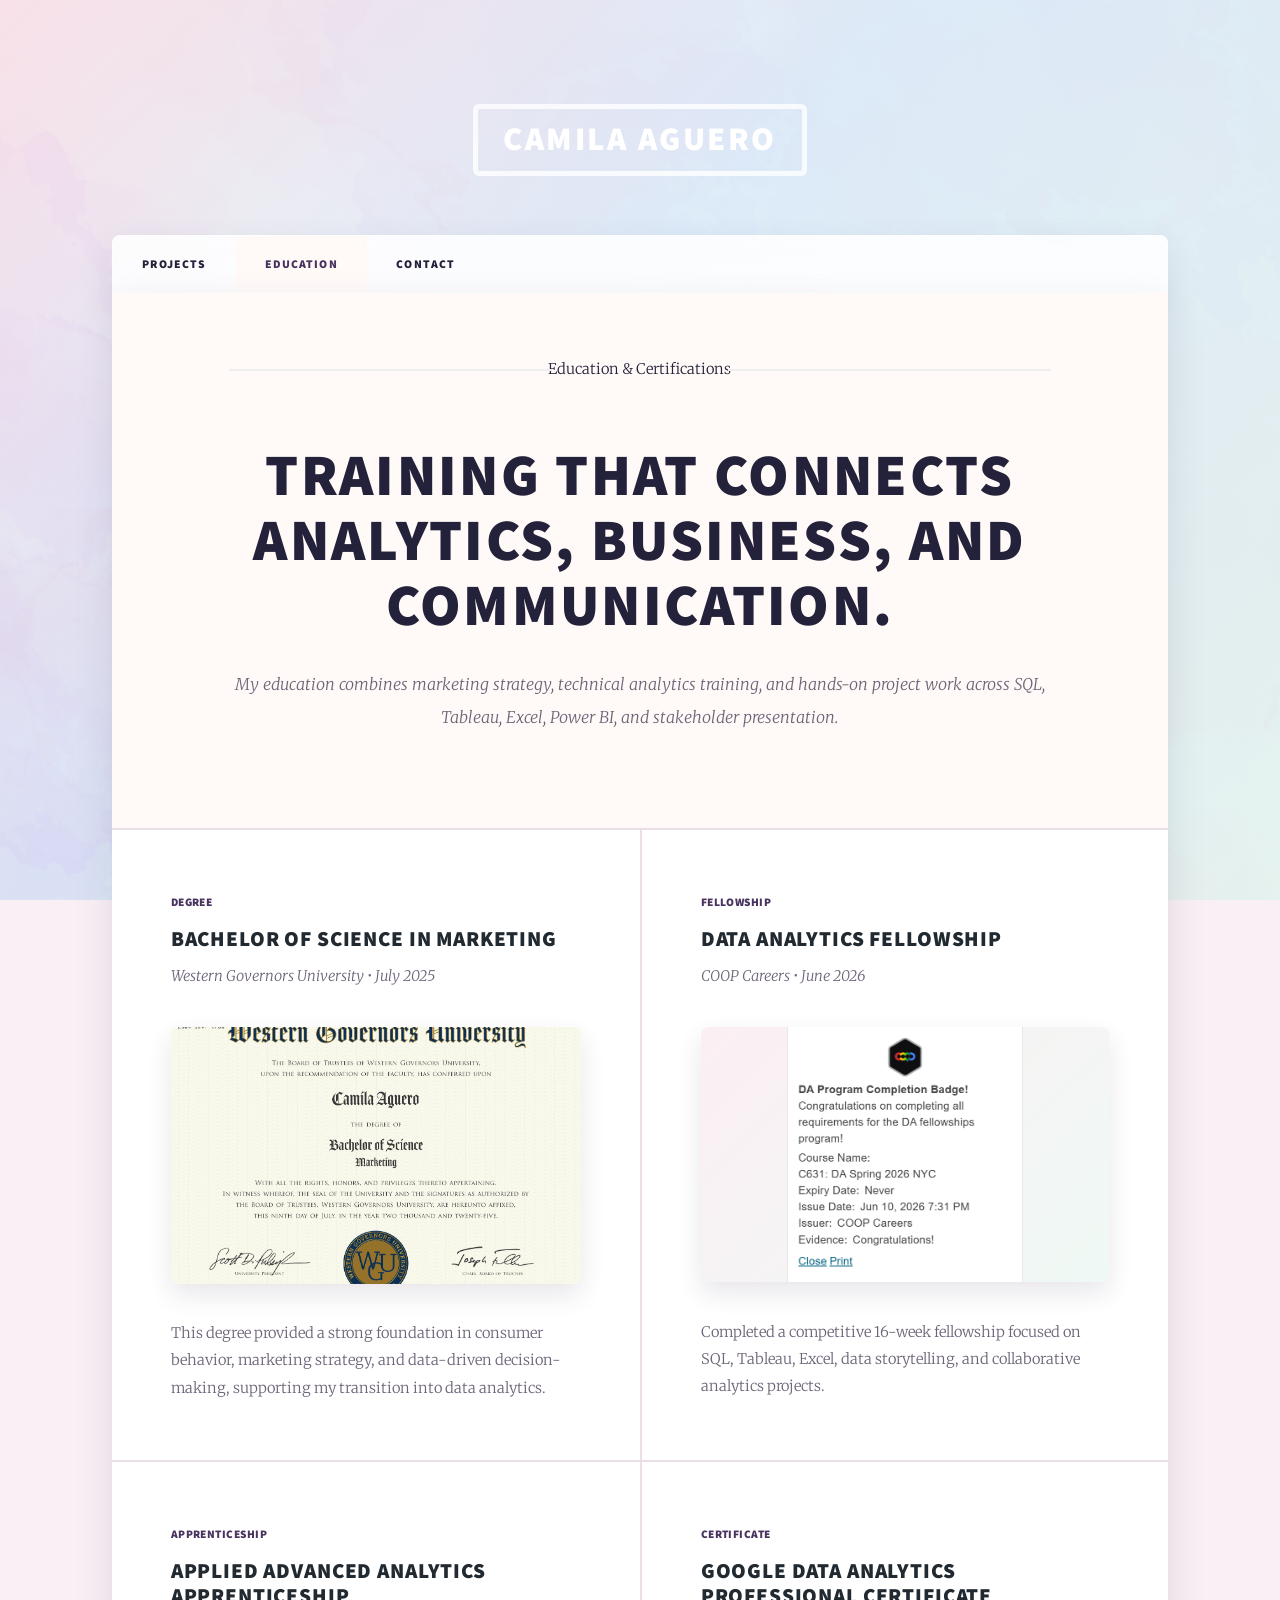
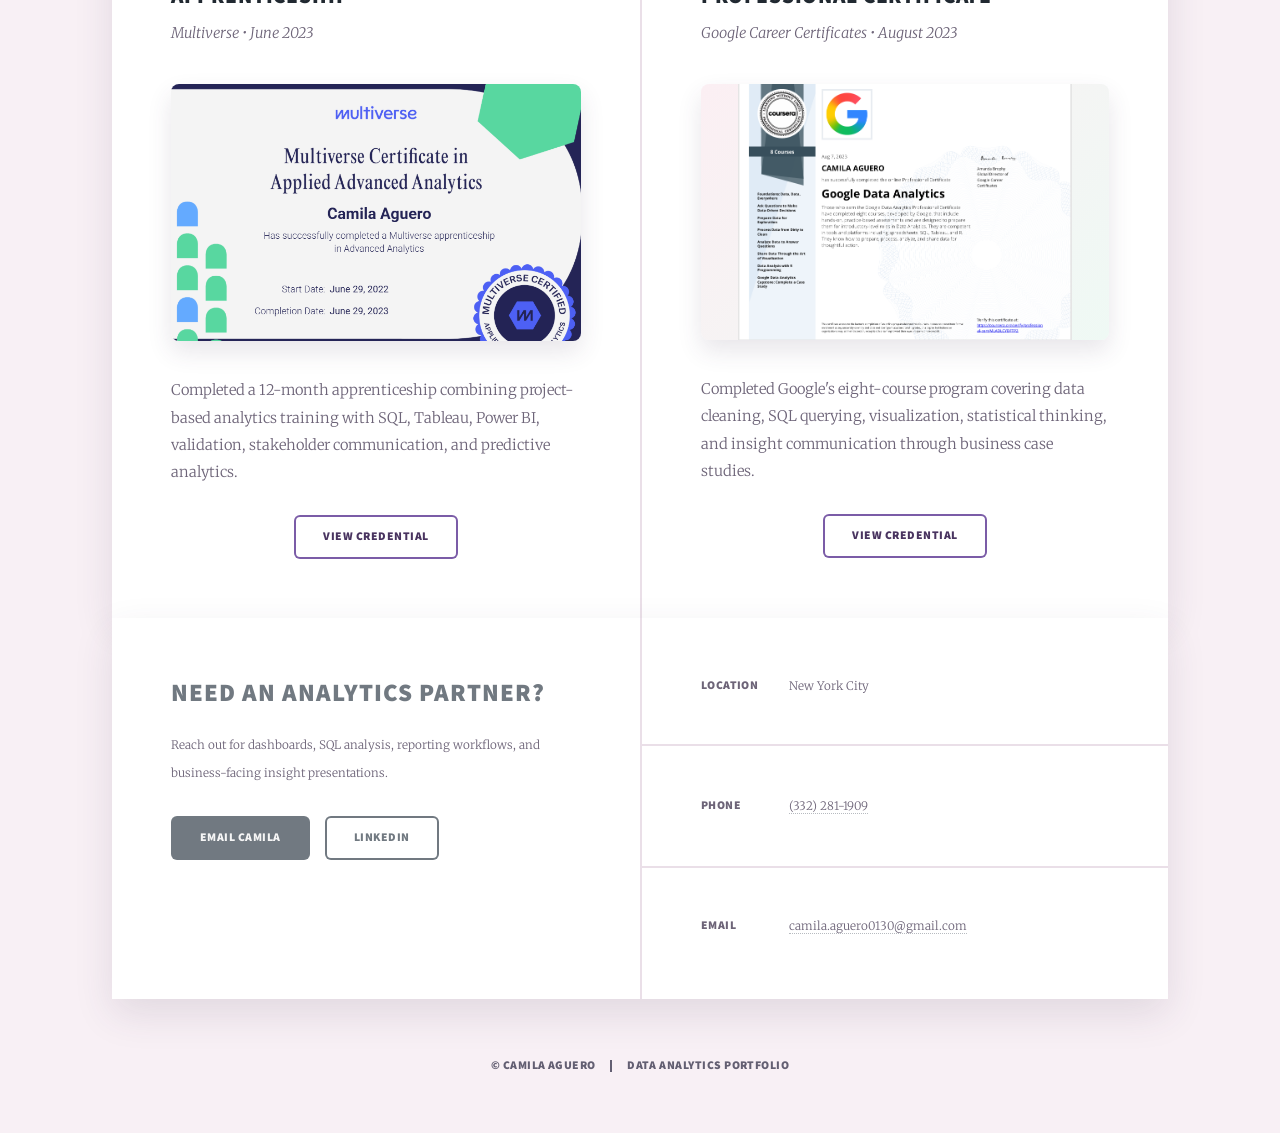
==== generic.html @ e8e60dbd "Add files via upload" ====
<!DOCTYPE HTML>
<html lang="en">
<head>
	<title>Education & Certifications | Camila Aguero</title>
	<meta charset="utf-8" />
	<meta name="viewport" content="width=device-width, initial-scale=1, user-scalable=no" />
	<meta name="description" content="Education, fellowships, apprenticeships, and analytics certifications for Camila Aguero." />
	<link rel="stylesheet" href="assets/css/main.css" />
	<link rel="stylesheet" href="assets/css/brand.css?v=4" />
	<noscript><link rel="stylesheet" href="assets/css/noscript.css" /></noscript>
</head>
<body class="is-preload">
	<div id="wrapper">
		<header id="header">
			<a href="index.html" class="logo">Camila Aguero</a>
		</header>

		<nav id="nav">
			<ul class="links">
				<li><a href="index.html">Projects</a></li>
				
				<li class="active"><a href="generic.html">Education</a></li>
				<li><a href="#contact" class="scrolly">Contact</a></li>
			</ul>
		</nav>

		<div id="main">
			<section class="brand-section education-intro">
				<header class="major">
					<span class="date">Education & Certifications</span>
					<h1>Training that connects analytics, business, and communication.</h1>
					<p>My education combines marketing strategy, technical analytics training, and hands-on project work across SQL, Tableau, Excel, Power BI, and stakeholder presentation.</p>
				</header>
			</section>

			<section class="posts credential-grid">
				<article>
					<header>
						<span class="project-type">Degree</span>
						<h2>Bachelor of Science in Marketing</h2>
						<p>Western Governors University • July 2025</p>
					</header>
					<a class="image fit"><img src="images/Bachelor.png" alt="Bachelor of Science in Marketing credential preview" /></a>
					<p>This degree provided a strong foundation in consumer behavior, marketing strategy, and data-driven decision-making, supporting my transition into data analytics.</p>
				</article>
				<article class="credential-full-image">
					<header>
						<span class="project-type">Fellowship</span>
						<h2>Data Analytics Fellowship</h2>
						<p>COOP Careers • June 2026</p>
					</header>
					<a class="image fit full-image"><img src="images/Screenshot 2026-06-11 092048.png" alt="COOP Careers data analytics fellowship credential preview" /></a>
					<p>Completed a competitive 16-week fellowship focused on SQL, Tableau, Excel, data storytelling, and collaborative analytics projects.</p>
				</article>
				<article>
					<header>
						<span class="project-type">Apprenticeship</span>
						<h2>Applied Advanced Analytics Apprenticeship</h2>
						<p>Multiverse • June 2023</p>
					</header>
					<a class="image fit"><img src="images/Multiverse.png" alt="Multiverse applied advanced analytics apprenticeship credential preview" /></a>
					<p>Completed a 12-month apprenticeship combining project-based analytics training with SQL, Tableau, Power BI, validation, stakeholder communication, and predictive analytics.</p>
					<ul class="actions special">
						<li><a href="https://certificates.multiverse.io/385da4d5-1245-4fba-bce4-7eeb313e8bc3#acc.peWwr40a" class="button">View Credential</a></li>
					</ul>
				</article>
				<article class="credential-full-image">
					<header>
						<span class="project-type">Certificate</span>
						<h2>Google Data Analytics Professional Certificate</h2>
						<p>Google Career Certificates • August 2023</p>
					</header>
					<a class="image fit full-image"><img src="images/certgoogle.png" alt="Google Data Analytics Professional Certificate preview" /></a>
					<p>Completed Google's eight-course program covering data cleaning, SQL querying, visualization, statistical thinking, and insight communication through business case studies.</p>
					<ul class="actions special">
						<li><a href="https://coursera.org/verify/professional-cert/MLADLCYDFTP2" class="button">View Credential</a></li>
					</ul>
				</article>
			</section>
		</div>

		<footer id="footer">
			<section id="contact" class="contact-panel">
				<h2>Need an analytics partner?</h2>
				<p>Reach out for dashboards, SQL analysis, reporting workflows, and business-facing insight presentations.</p>
				<ul class="actions">
					<li><a href="mailto:camila.aguero0130@gmail.com" class="button primary">Email Camila</a></li>
					<li><a href="https://www.linkedin.com/in/camila-aguerony" class="button">LinkedIn</a></li>
				</ul>
			</section>
			<section class="split contact">
				<section class="alt">
					<h3>Location</h3>
					<p>New York City</p>
				</section>
				<section>
					<h3>Phone</h3>
					<p><a href="tel:+13322811909">(332) 281-1909</a></p>
				</section>
				<section>
					<h3>Email</h3>
					<p><a href="mailto:camila.aguero0130@gmail.com">camila.aguero0130@gmail.com</a></p>
				</section>
			</section>
		</footer>

		<div id="copyright">
			<ul><li>&copy; Camila Aguero</li><li>Data Analytics Portfolio</li></ul>
		</div>
	</div>

	<script src="assets/js/jquery.min.js"></script>
	<script src="assets/js/jquery.scrollex.min.js"></script>
	<script src="assets/js/jquery.scrolly.min.js"></script>
	<script src="assets/js/browser.min.js"></script>
	<script src="assets/js/breakpoints.min.js"></script>
	<script src="assets/js/util.js"></script>
	<script src="assets/js/main.js"></script>
</body>
</html>
---- assets/css/main.css ----
@import url(fontawesome-all.min.css);
@import url("https://fonts.googleapis.com/css?family=Merriweather:300,700,300italic,700italic|Source+Sans+Pro:900");

/*
	Massively by HTML5 UP
	html5up.net | @ajlkn
	Free for personal and commercial use under the CCA 3.0 license (html5up.net/license)
*/

html, body, div, span, applet, object,
iframe, h1, h2, h3, h4, h5, h6, p, blockquote,
pre, a, abbr, acronym, address, big, cite,
code, del, dfn, em, img, ins, kbd, q, s, samp,
small, strike, strong, sub, sup, tt, var, b,
u, i, center, dl, dt, dd, ol, ul, li, fieldset,
form, label, legend, table, caption, tbody,
tfoot, thead, tr, th, td, article, aside,
canvas, details, embed, figure, figcaption,
footer, header, hgroup, menu, nav, output, ruby,
section, summary, time, mark, audio, video {
	margin: 0;
	padding: 0;
	border: 0;
	font-size: 100%;
	font: inherit;
	vertical-align: baseline;}

article, aside, details, figcaption, figure,
footer, header, hgroup, menu, nav, section {
	display: block;}

body {
	line-height: 1;
}

ol, ul {
	list-style: none;
}

blockquote, q {
	quotes: none;
}

	blockquote:before, blockquote:after, q:before, q:after {
		content: '';
		content: none;
	}

table {
	border-collapse: collapse;
	border-spacing: 0;
}

body {
	-webkit-text-size-adjust: none;
}

mark {
	background-color: transparent;
	color: inherit;
}

input::-moz-focus-inner {
	border: 0;
	padding: 0;
}

input, select, textarea {
	-moz-appearance: none;
	-webkit-appearance: none;
	-ms-appearance: none;
	appearance: none;
}

/* Basic */

	@-ms-viewport {
		width: device-width;
	}

	body {
		-ms-overflow-style: scrollbar;
	}

	@media screen and (max-width: 480px) {

		html, body {
			min-width: 320px;
		}

	}

	html {
		box-sizing: border-box;
	}

	*, *:before, *:after {
		box-sizing: inherit;
	}

	body {
		background-color: #1e252d;
	}

		body.is-preload *, body.is-preload *:before, body.is-preload *:after {
			-moz-animation: none !important;
			-webkit-animation: none !important;
			-ms-animation: none !important;
			animation: none !important;
			-moz-transition: none !important;
			-webkit-transition: none !important;
			-ms-transition: none !important;
			transition: none !important;
		}

/* Type */

	html {
		font-size: 16pt;
	}

		@media screen and (max-width: 1680px) {

			html {
				font-size: 12pt;
			}

		}

		@media screen and (max-width: 1280px) {

			html {
				font-size: 11pt;
			}

		}

		@media screen and (max-width: 360px) {

			html {
				font-size: 10pt;
			}

		}

	body {
		color: #212931;
	}

	body, input, select, textarea {
		font-family: "Merriweather", Georgia, serif;
		font-weight: 300;
		font-size: 1rem;
		line-height: 2.375;
	}

	a {
		-moz-transition: color 0.2s ease-in-out, background-color 0.2s ease-in-out, border-color 0.2s ease-in-out, box-shadow 0.2s ease-in-out;
		-webkit-transition: color 0.2s ease-in-out, background-color 0.2s ease-in-out, border-color 0.2s ease-in-out, box-shadow 0.2s ease-in-out;
		-ms-transition: color 0.2s ease-in-out, background-color 0.2s ease-in-out, border-color 0.2s ease-in-out, box-shadow 0.2s ease-in-out;
		transition: color 0.2s ease-in-out, background-color 0.2s ease-in-out, border-color 0.2s ease-in-out, box-shadow 0.2s ease-in-out;
		border-bottom: dotted 1px;
		text-decoration: none;
	}

		a:hover {
			border-bottom-color: transparent;
		}

	strong, b {
		font-weight: 600;
	}

	em, i {
		font-style: italic;
	}

	p {
		text-align: justify;
		margin: 0 0 2rem 0;
	}

	h1, h2, h3, h4, h5, h6 {
		font-family: "Source Sans Pro", Helvetica, sans-serif;
		font-weight: 900;
		line-height: 1.5;
		letter-spacing: 0.075em;
		text-transform: uppercase;
		margin: 0 0 1rem 0;
	}

		h1 a, h2 a, h3 a, h4 a, h5 a, h6 a {
			border-bottom: 0;
			color: inherit;
			text-decoration: none;
		}

	h1 {
		font-size: 4rem;
		line-height: 1.1;
		margin: 0 0 2rem 0;
	}

	h2 {
		font-size: 1.75rem;
		line-height: 1.3;
		margin: 0 0 1.5rem 0;
	}

	h3 {
		font-size: 1.25rem;
		margin: 0 0 1.5rem 0;
	}

	h4 {
		font-size: 1rem;
	}

	h5 {
		font-size: 0.9rem;
	}

	h6 {
		font-size: 0.8rem;
	}

	sub {
		font-size: 0.8rem;
		position: relative;
		top: 0.5rem;
	}

	sup {
		font-size: 0.8rem;
		position: relative;
		top: -0.5rem;
	}

	blockquote {
		border-left: solid 4px;
		font-style: italic;
		margin: 0 0 2rem 0;
		padding: 0.5rem 0 0.5rem 2rem;
	}

	code {
		border: solid 2px;
		font-family: "Courier New", monospace;
		font-size: 0.9rem;
		margin: 0 0.25rem;
		padding: 0.25rem 0.65rem;
	}

	pre {
		-webkit-overflow-scrolling: touch;
		font-family: "Courier New", monospace;
		font-size: 0.9rem;
		margin: 0 0 2rem 0;
	}

		pre code {
			display: block;
			line-height: 1.75;
			padding: 1rem 1.5rem;
			overflow-x: auto;
		}

	hr {
		border: 0;
		border-bottom: solid 2px;
		margin: 3rem 0;
	}

		hr.major {
			margin: 5rem 0;
		}

	.align-left {
		text-align: left;
	}

	.align-center {
		text-align: center;
	}

	.align-right {
		text-align: right;
	}

	input, select, textarea {
		color: #212931;
	}

	a {
		color: #212931;
		border-bottom-color: rgba(33, 41, 49, 0.5);
	}

		a:hover {
			border-bottom-color: transparent;
			color: #18bfef !important;
		}

	strong, b {
		color: #212931;
	}

	h1, h2, h3, h4, h5, h6 {
		color: #212931;
	}

	blockquote {
		border-left-color: #eeeeee;
	}

	code {
		background: rgba(220, 220, 220, 0.25);
		border-color: #eeeeee;
	}

	hr {
		border-bottom-color: #eeeeee;
	}

/* Row */

	.row {
		display: flex;
		flex-wrap: wrap;
		box-sizing: border-box;
		align-items: stretch;
	}

		.row > * {
			box-sizing: border-box;
		}

		.row.gtr-uniform > * > :last-child {
			margin-bottom: 0;
		}

		.row.aln-left {
			justify-content: flex-start;
		}

		.row.aln-center {
			justify-content: center;
		}

		.row.aln-right {
			justify-content: flex-end;
		}

		.row.aln-top {
			align-items: flex-start;
		}

		.row.aln-middle {
			align-items: center;
		}

		.row.aln-bottom {
			align-items: flex-end;
		}

		.row > .imp {
			order: -1;
		}

		.row > .col-1 {
			width: 8.33333%;
		}

		.row > .off-1 {
			margin-left: 8.33333%;
		}

		.row > .col-2 {
			width: 16.66667%;
		}

		.row > .off-2 {
			margin-left: 16.66667%;
		}

		.row > .col-3 {
			width: 25%;
		}

		.row > .off-3 {
			margin-left: 25%;
		}

		.row > .col-4 {
			width: 33.33333%;
		}

		.row > .off-4 {
			margin-left: 33.33333%;
		}

		.row > .col-5 {
			width: 41.66667%;
		}

		.row > .off-5 {
			margin-left: 41.66667%;
		}

		.row > .col-6 {
			width: 50%;
		}

		.row > .off-6 {
			margin-left: 50%;
		}

		.row > .col-7 {
			width: 58.33333%;
		}

		.row > .off-7 {
			margin-left: 58.33333%;
		}

		.row > .col-8 {
			width: 66.66667%;
		}

		.row > .off-8 {
			margin-left: 66.66667%;
		}

		.row > .col-9 {
			width: 75%;
		}

		.row > .off-9 {
			margin-left: 75%;
		}

		.row > .col-10 {
			width: 83.33333%;
		}

		.row > .off-10 {
			margin-left: 83.33333%;
		}

		.row > .col-11 {
			width: 91.66667%;
		}

		.row > .off-11 {
			margin-left: 91.66667%;
		}

		.row > .col-12 {
			width: 100%;
		}

		.row > .off-12 {
			margin-left: 100%;
		}

		.row.gtr-0 {
			margin-top: 0;
			margin-left: 0rem;
		}

			.row.gtr-0 > * {
				padding: 0 0 0 0rem;
			}

			.row.gtr-0.gtr-uniform {
				margin-top: 0rem;
			}

				.row.gtr-0.gtr-uniform > * {
					padding-top: 0rem;
				}

		.row.gtr-25 {
			margin-top: 0;
			margin-left: -0.375rem;
		}

			.row.gtr-25 > * {
				padding: 0 0 0 0.375rem;
			}

			.row.gtr-25.gtr-uniform {
				margin-top: -0.375rem;
			}

				.row.gtr-25.gtr-uniform > * {
					padding-top: 0.375rem;
				}

		.row.gtr-50 {
			margin-top: 0;
			margin-left: -0.75rem;
		}

			.row.gtr-50 > * {
				padding: 0 0 0 0.75rem;
			}

			.row.gtr-50.gtr-uniform {
				margin-top: -0.75rem;
			}

				.row.gtr-50.gtr-uniform > * {
					padding-top: 0.75rem;
				}

		.row {
			margin-top: 0;
			margin-left: -1.5rem;
		}

			.row > * {
				padding: 0 0 0 1.5rem;
			}

			.row.gtr-uniform {
				margin-top: -1.5rem;
			}

				.row.gtr-uniform > * {
					padding-top: 1.5rem;
				}

		.row.gtr-150 {
			margin-top: 0;
			margin-left: -2.25rem;
		}

			.row.gtr-150 > * {
				padding: 0 0 0 2.25rem;
			}

			.row.gtr-150.gtr-uniform {
				margin-top: -2.25rem;
			}

				.row.gtr-150.gtr-uniform > * {
					padding-top: 2.25rem;
				}

		.row.gtr-200 {
			margin-top: 0;
			margin-left: -3rem;
		}

			.row.gtr-200 > * {
				padding: 0 0 0 3rem;
			}

			.row.gtr-200.gtr-uniform {
				margin-top: -3rem;
			}

				.row.gtr-200.gtr-uniform > * {
					padding-top: 3rem;
				}

		@media screen and (max-width: 1680px) {

			.row {
				display: flex;
				flex-wrap: wrap;
				box-sizing: border-box;
				align-items: stretch;
			}

				.row > * {
					box-sizing: border-box;
				}

				.row.gtr-uniform > * > :last-child {
					margin-bottom: 0;
				}

				.row.aln-left {
					justify-content: flex-start;
				}

				.row.aln-center {
					justify-content: center;
				}

				.row.aln-right {
					justify-content: flex-end;
				}

				.row.aln-top {
					align-items: flex-start;
				}

				.row.aln-middle {
					align-items: center;
				}

				.row.aln-bottom {
					align-items: flex-end;
				}

				.row > .imp-xlarge {
					order: -1;
				}

				.row > .col-1-xlarge {
					width: 8.33333%;
				}

				.row > .off-1-xlarge {
					margin-left: 8.33333%;
				}

				.row > .col-2-xlarge {
					width: 16.66667%;
				}

				.row > .off-2-xlarge {
					margin-left: 16.66667%;
				}

				.row > .col-3-xlarge {
					width: 25%;
				}

				.row > .off-3-xlarge {
					margin-left: 25%;
				}

				.row > .col-4-xlarge {
					width: 33.33333%;
				}

				.row > .off-4-xlarge {
					margin-left: 33.33333%;
				}

				.row > .col-5-xlarge {
					width: 41.66667%;
				}

				.row > .off-5-xlarge {
					margin-left: 41.66667%;
				}

				.row > .col-6-xlarge {
					width: 50%;
				}

				.row > .off-6-xlarge {
					margin-left: 50%;
				}

				.row > .col-7-xlarge {
					width: 58.33333%;
				}

				.row > .off-7-xlarge {
					margin-left: 58.33333%;
				}

				.row > .col-8-xlarge {
					width: 66.66667%;
				}

				.row > .off-8-xlarge {
					margin-left: 66.66667%;
				}

				.row > .col-9-xlarge {
					width: 75%;
				}

				.row > .off-9-xlarge {
					margin-left: 75%;
				}

				.row > .col-10-xlarge {
					width: 83.33333%;
				}

				.row > .off-10-xlarge {
					margin-left: 83.33333%;
				}

				.row > .col-11-xlarge {
					width: 91.66667%;
				}

				.row > .off-11-xlarge {
					margin-left: 91.66667%;
				}

				.row > .col-12-xlarge {
					width: 100%;
				}

				.row > .off-12-xlarge {
					margin-left: 100%;
				}

				.row.gtr-0 {
					margin-top: 0;
					margin-left: 0rem;
				}

					.row.gtr-0 > * {
						padding: 0 0 0 0rem;
					}

					.row.gtr-0.gtr-uniform {
						margin-top: 0rem;
					}

						.row.gtr-0.gtr-uniform > * {
							padding-top: 0rem;
						}

				.row.gtr-25 {
					margin-top: 0;
					margin-left: -0.375rem;
				}

					.row.gtr-25 > * {
						padding: 0 0 0 0.375rem;
					}

					.row.gtr-25.gtr-uniform {
						margin-top: -0.375rem;
					}

						.row.gtr-25.gtr-uniform > * {
							padding-top: 0.375rem;
						}

				.row.gtr-50 {
					margin-top: 0;
					margin-left: -0.75rem;
				}

					.row.gtr-50 > * {
						padding: 0 0 0 0.75rem;
					}

					.row.gtr-50.gtr-uniform {
						margin-top: -0.75rem;
					}

						.row.gtr-50.gtr-uniform > * {
							padding-top: 0.75rem;
						}

				.row {
					margin-top: 0;
					margin-left: -1.5rem;
				}

					.row > * {
						padding: 0 0 0 1.5rem;
					}

					.row.gtr-uniform {
						margin-top: -1.5rem;
					}

						.row.gtr-uniform > * {
							padding-top: 1.5rem;
						}

				.row.gtr-150 {
					margin-top: 0;
					margin-left: -2.25rem;
				}

					.row.gtr-150 > * {
						padding: 0 0 0 2.25rem;
					}

					.row.gtr-150.gtr-uniform {
						margin-top: -2.25rem;
					}

						.row.gtr-150.gtr-uniform > * {
							padding-top: 2.25rem;
						}

				.row.gtr-200 {
					margin-top: 0;
					margin-left: -3rem;
				}

					.row.gtr-200 > * {
						padding: 0 0 0 3rem;
					}

					.row.gtr-200.gtr-uniform {
						margin-top: -3rem;
					}

						.row.gtr-200.gtr-uniform > * {
							padding-top: 3rem;
						}

		}

		@media screen and (max-width: 1280px) {

			.row {
				display: flex;
				flex-wrap: wrap;
				box-sizing: border-box;
				align-items: stretch;
			}

				.row > * {
					box-sizing: border-box;
				}

				.row.gtr-uniform > * > :last-child {
					margin-bottom: 0;
				}

				.row.aln-left {
					justify-content: flex-start;
				}

				.row.aln-center {
					justify-content: center;
				}

				.row.aln-right {
					justify-content: flex-end;
				}

				.row.aln-top {
					align-items: flex-start;
				}

				.row.aln-middle {
					align-items: center;
				}

				.row.aln-bottom {
					align-items: flex-end;
				}

				.row > .imp-large {
					order: -1;
				}

				.row > .col-1-large {
					width: 8.33333%;
				}

				.row > .off-1-large {
					margin-left: 8.33333%;
				}

				.row > .col-2-large {
					width: 16.66667%;
				}

				.row > .off-2-large {
					margin-left: 16.66667%;
				}

				.row > .col-3-large {
					width: 25%;
				}

				.row > .off-3-large {
					margin-left: 25%;
				}

				.row > .col-4-large {
					width: 33.33333%;
				}

				.row > .off-4-large {
					margin-left: 33.33333%;
				}

				.row > .col-5-large {
					width: 41.66667%;
				}

				.row > .off-5-large {
					margin-left: 41.66667%;
				}

				.row > .col-6-large {
					width: 50%;
				}

				.row > .off-6-large {
					margin-left: 50%;
				}

				.row > .col-7-large {
					width: 58.33333%;
				}

				.row > .off-7-large {
					margin-left: 58.33333%;
				}

				.row > .col-8-large {
					width: 66.66667%;
				}

				.row > .off-8-large {
					margin-left: 66.66667%;
				}

				.row > .col-9-large {
					width: 75%;
				}

				.row > .off-9-large {
					margin-left: 75%;
				}

				.row > .col-10-large {
					width: 83.33333%;
				}

				.row > .off-10-large {
					margin-left: 83.33333%;
				}

				.row > .col-11-large {
					width: 91.66667%;
				}

				.row > .off-11-large {
					margin-left: 91.66667%;
				}

				.row > .col-12-large {
					width: 100%;
				}

				.row > .off-12-large {
					margin-left: 100%;
				}

				.row.gtr-0 {
					margin-top: 0;
					margin-left: 0rem;
				}

					.row.gtr-0 > * {
						padding: 0 0 0 0rem;
					}

					.row.gtr-0.gtr-uniform {
						margin-top: 0rem;
					}

						.row.gtr-0.gtr-uniform > * {
							padding-top: 0rem;
						}

				.row.gtr-25 {
					margin-top: 0;
					margin-left: -0.375rem;
				}

					.row.gtr-25 > * {
						padding: 0 0 0 0.375rem;
					}

					.row.gtr-25.gtr-uniform {
						margin-top: -0.375rem;
					}

						.row.gtr-25.gtr-uniform > * {
							padding-top: 0.375rem;
						}

				.row.gtr-50 {
					margin-top: 0;
					margin-left: -0.75rem;
				}

					.row.gtr-50 > * {
						padding: 0 0 0 0.75rem;
					}

					.row.gtr-50.gtr-uniform {
						margin-top: -0.75rem;
					}

						.row.gtr-50.gtr-uniform > * {
							padding-top: 0.75rem;
						}

				.row {
					margin-top: 0;
					margin-left: -1.5rem;
				}

					.row > * {
						padding: 0 0 0 1.5rem;
					}

					.row.gtr-uniform {
						margin-top: -1.5rem;
					}

						.row.gtr-uniform > * {
							padding-top: 1.5rem;
						}

				.row.gtr-150 {
					margin-top: 0;
					margin-left: -2.25rem;
				}

					.row.gtr-150 > * {
						padding: 0 0 0 2.25rem;
					}

					.row.gtr-150.gtr-uniform {
						margin-top: -2.25rem;
					}

						.row.gtr-150.gtr-uniform > * {
							padding-top: 2.25rem;
						}

				.row.gtr-200 {
					margin-top: 0;
					margin-left: -3rem;
				}

					.row.gtr-200 > * {
						padding: 0 0 0 3rem;
					}

					.row.gtr-200.gtr-uniform {
						margin-top: -3rem;
					}

						.row.gtr-200.gtr-uniform > * {
							padding-top: 3rem;
						}

		}

		@media screen and (max-width: 980px) {

			.row {
				display: flex;
				flex-wrap: wrap;
				box-sizing: border-box;
				align-items: stretch;
			}

				.row > * {
					box-sizing: border-box;
				}

				.row.gtr-uniform > * > :last-child {
					margin-bottom: 0;
				}

				.row.aln-left {
					justify-content: flex-start;
				}

				.row.aln-center {
					justify-content: center;
				}

				.row.aln-right {
					justify-content: flex-end;
				}

				.row.aln-top {
					align-items: flex-start;
				}

				.row.aln-middle {
					align-items: center;
				}

				.row.aln-bottom {
					align-items: flex-end;
				}

				.row > .imp-medium {
					order: -1;
				}

				.row > .col-1-medium {
					width: 8.33333%;
				}

				.row > .off-1-medium {
					margin-left: 8.33333%;
				}

				.row > .col-2-medium {
					width: 16.66667%;
				}

				.row > .off-2-medium {
					margin-left: 16.66667%;
				}

				.row > .col-3-medium {
					width: 25%;
				}

				.row > .off-3-medium {
					margin-left: 25%;
				}

				.row > .col-4-medium {
					width: 33.33333%;
				}

				.row > .off-4-medium {
					margin-left: 33.33333%;
				}

				.row > .col-5-medium {
					width: 41.66667%;
				}

				.row > .off-5-medium {
					margin-left: 41.66667%;
				}

				.row > .col-6-medium {
					width: 50%;
				}

				.row > .off-6-medium {
					margin-left: 50%;
				}

				.row > .col-7-medium {
					width: 58.33333%;
				}

				.row > .off-7-medium {
					margin-left: 58.33333%;
				}

				.row > .col-8-medium {
					width: 66.66667%;
				}

				.row > .off-8-medium {
					margin-left: 66.66667%;
				}

				.row > .col-9-medium {
					width: 75%;
				}

				.row > .off-9-medium {
					margin-left: 75%;
				}

				.row > .col-10-medium {
					width: 83.33333%;
				}

				.row > .off-10-medium {
					margin-left: 83.33333%;
				}

				.row > .col-11-medium {
					width: 91.66667%;
				}

				.row > .off-11-medium {
					margin-left: 91.66667%;
				}

				.row > .col-12-medium {
					width: 100%;
				}

				.row > .off-12-medium {
					margin-left: 100%;
				}

				.row.gtr-0 {
					margin-top: 0;
					margin-left: 0rem;
				}

					.row.gtr-0 > * {
						padding: 0 0 0 0rem;
					}

					.row.gtr-0.gtr-uniform {
						margin-top: 0rem;
					}

						.row.gtr-0.gtr-uniform > * {
							padding-top: 0rem;
						}

				.row.gtr-25 {
					margin-top: 0;
					margin-left: -0.375rem;
				}

					.row.gtr-25 > * {
						padding: 0 0 0 0.375rem;
					}

					.row.gtr-25.gtr-uniform {
						margin-top: -0.375rem;
					}

						.row.gtr-25.gtr-uniform > * {
							padding-top: 0.375rem;
						}

				.row.gtr-50 {
					margin-top: 0;
					margin-left: -0.75rem;
				}

					.row.gtr-50 > * {
						padding: 0 0 0 0.75rem;
					}

					.row.gtr-50.gtr-uniform {
						margin-top: -0.75rem;
					}

						.row.gtr-50.gtr-uniform > * {
							padding-top: 0.75rem;
						}

				.row {
					margin-top: 0;
					margin-left: -1.5rem;
				}

					.row > * {
						padding: 0 0 0 1.5rem;
					}

					.row.gtr-uniform {
						margin-top: -1.5rem;
					}

						.row.gtr-uniform > * {
							padding-top: 1.5rem;
						}

				.row.gtr-150 {
					margin-top: 0;
					margin-left: -2.25rem;
				}

					.row.gtr-150 > * {
						padding: 0 0 0 2.25rem;
					}

					.row.gtr-150.gtr-uniform {
						margin-top: -2.25rem;
					}

						.row.gtr-150.gtr-uniform > * {
							padding-top: 2.25rem;
						}

				.row.gtr-200 {
					margin-top: 0;
					margin-left: -3rem;
				}

					.row.gtr-200 > * {
						padding: 0 0 0 3rem;
					}

					.row.gtr-200.gtr-uniform {
						margin-top: -3rem;
					}

						.row.gtr-200.gtr-uniform > * {
							padding-top: 3rem;
						}

		}

		@media screen and (max-width: 736px) {

			.row {
				display: flex;
				flex-wrap: wrap;
				box-sizing: border-box;
				align-items: stretch;
			}

				.row > * {
					box-sizing: border-box;
				}

				.row.gtr-uniform > * > :last-child {
					margin-bottom: 0;
				}

				.row.aln-left {
					justify-content: flex-start;
				}

				.row.aln-center {
					justify-content: center;
				}

				.row.aln-right {
					justify-content: flex-end;
				}

				.row.aln-top {
					align-items: flex-start;
				}

				.row.aln-middle {
					align-items: center;
				}

				.row.aln-bottom {
					align-items: flex-end;
				}

				.row > .imp-small {
					order: -1;
				}

				.row > .col-1-small {
					width: 8.33333%;
				}

				.row > .off-1-small {
					margin-left: 8.33333%;
				}

				.row > .col-2-small {
					width: 16.66667%;
				}

				.row > .off-2-small {
					margin-left: 16.66667%;
				}

				.row > .col-3-small {
					width: 25%;
				}

				.row > .off-3-small {
					margin-left: 25%;
				}

				.row > .col-4-small {
					width: 33.33333%;
				}

				.row > .off-4-small {
					margin-left: 33.33333%;
				}

				.row > .col-5-small {
					width: 41.66667%;
				}

				.row > .off-5-small {
					margin-left: 41.66667%;
				}

				.row > .col-6-small {
					width: 50%;
				}

				.row > .off-6-small {
					margin-left: 50%;
				}

				.row > .col-7-small {
					width: 58.33333%;
				}

				.row > .off-7-small {
					margin-left: 58.33333%;
				}

				.row > .col-8-small {
					width: 66.66667%;
				}

				.row > .off-8-small {
					margin-left: 66.66667%;
				}

				.row > .col-9-small {
					width: 75%;
				}

				.row > .off-9-small {
					margin-left: 75%;
				}

				.row > .col-10-small {
					width: 83.33333%;
				}

				.row > .off-10-small {
					margin-left: 83.33333%;
				}

				.row > .col-11-small {
					width: 91.66667%;
				}

				.row > .off-11-small {
					margin-left: 91.66667%;
				}

				.row > .col-12-small {
					width: 100%;
				}

				.row > .off-12-small {
					margin-left: 100%;
				}

				.row.gtr-0 {
					margin-top: 0;
					margin-left: 0rem;
				}

					.row.gtr-0 > * {
						padding: 0 0 0 0rem;
					}

					.row.gtr-0.gtr-uniform {
						margin-top: 0rem;
					}

						.row.gtr-0.gtr-uniform > * {
							padding-top: 0rem;
						}

				.row.gtr-25 {
					margin-top: 0;
					margin-left: -0.375rem;
				}

					.row.gtr-25 > * {
						padding: 0 0 0 0.375rem;
					}

					.row.gtr-25.gtr-uniform {
						margin-top: -0.375rem;
					}

						.row.gtr-25.gtr-uniform > * {
							padding-top: 0.375rem;
						}

				.row.gtr-50 {
					margin-top: 0;
					margin-left: -0.75rem;
				}

					.row.gtr-50 > * {
						padding: 0 0 0 0.75rem;
					}

					.row.gtr-50.gtr-uniform {
						margin-top: -0.75rem;
					}

						.row.gtr-50.gtr-uniform > * {
							padding-top: 0.75rem;
						}

				.row {
					margin-top: 0;
					margin-left: -1.5rem;
				}

					.row > * {
						padding: 0 0 0 1.5rem;
					}

					.row.gtr-uniform {
						margin-top: -1.5rem;
					}

						.row.gtr-uniform > * {
							padding-top: 1.5rem;
						}

				.row.gtr-150 {
					margin-top: 0;
					margin-left: -2.25rem;
				}

					.row.gtr-150 > * {
						padding: 0 0 0 2.25rem;
					}

					.row.gtr-150.gtr-uniform {
						margin-top: -2.25rem;
					}

						.row.gtr-150.gtr-uniform > * {
							padding-top: 2.25rem;
						}

				.row.gtr-200 {
					margin-top: 0;
					margin-left: -3rem;
				}

					.row.gtr-200 > * {
						padding: 0 0 0 3rem;
					}

					.row.gtr-200.gtr-uniform {
						margin-top: -3rem;
					}

						.row.gtr-200.gtr-uniform > * {
							padding-top: 3rem;
						}

		}

		@media screen and (max-width: 480px) {

			.row {
				display: flex;
				flex-wrap: wrap;
				box-sizing: border-box;
				align-items: stretch;
			}

				.row > * {
					box-sizing: border-box;
				}

				.row.gtr-uniform > * > :last-child {
					margin-bottom: 0;
				}

				.row.aln-left {
					justify-content: flex-start;
				}

				.row.aln-center {
					justify-content: center;
				}

				.row.aln-right {
					justify-content: flex-end;
				}

				.row.aln-top {
					align-items: flex-start;
				}

				.row.aln-middle {
					align-items: center;
				}

				.row.aln-bottom {
					align-items: flex-end;
				}

				.row > .imp-xsmall {
					order: -1;
				}

				.row > .col-1-xsmall {
					width: 8.33333%;
				}

				.row > .off-1-xsmall {
					margin-left: 8.33333%;
				}

				.row > .col-2-xsmall {
					width: 16.66667%;
				}

				.row > .off-2-xsmall {
					margin-left: 16.66667%;
				}

				.row > .col-3-xsmall {
					width: 25%;
				}

				.row > .off-3-xsmall {
					margin-left: 25%;
				}

				.row > .col-4-xsmall {
					width: 33.33333%;
				}

				.row > .off-4-xsmall {
					margin-left: 33.33333%;
				}

				.row > .col-5-xsmall {
					width: 41.66667%;
				}

				.row > .off-5-xsmall {
					margin-left: 41.66667%;
				}

				.row > .col-6-xsmall {
					width: 50%;
				}

				.row > .off-6-xsmall {
					margin-left: 50%;
				}

				.row > .col-7-xsmall {
					width: 58.33333%;
				}

				.row > .off-7-xsmall {
					margin-left: 58.33333%;
				}

				.row > .col-8-xsmall {
					width: 66.66667%;
				}

				.row > .off-8-xsmall {
					margin-left: 66.66667%;
				}

				.row > .col-9-xsmall {
					width: 75%;
				}

				.row > .off-9-xsmall {
					margin-left: 75%;
				}

				.row > .col-10-xsmall {
					width: 83.33333%;
				}

				.row > .off-10-xsmall {
					margin-left: 83.33333%;
				}

				.row > .col-11-xsmall {
					width: 91.66667%;
				}

				.row > .off-11-xsmall {
					margin-left: 91.66667%;
				}

				.row > .col-12-xsmall {
					width: 100%;
				}

				.row > .off-12-xsmall {
					margin-left: 100%;
				}

				.row.gtr-0 {
					margin-top: 0;
					margin-left: 0rem;
				}

					.row.gtr-0 > * {
						padding: 0 0 0 0rem;
					}

					.row.gtr-0.gtr-uniform {
						margin-top: 0rem;
					}

						.row.gtr-0.gtr-uniform > * {
							padding-top: 0rem;
						}

				.row.gtr-25 {
					margin-top: 0;
					margin-left: -0.375rem;
				}

					.row.gtr-25 > * {
						padding: 0 0 0 0.375rem;
					}

					.row.gtr-25.gtr-uniform {
						margin-top: -0.375rem;
					}

						.row.gtr-25.gtr-uniform > * {
							padding-top: 0.375rem;
						}

				.row.gtr-50 {
					margin-top: 0;
					margin-left: -0.75rem;
				}

					.row.gtr-50 > * {
						padding: 0 0 0 0.75rem;
					}

					.row.gtr-50.gtr-uniform {
						margin-top: -0.75rem;
					}

						.row.gtr-50.gtr-uniform > * {
							padding-top: 0.75rem;
						}

				.row {
					margin-top: 0;
					margin-left: -1.5rem;
				}

					.row > * {
						padding: 0 0 0 1.5rem;
					}

					.row.gtr-uniform {
						margin-top: -1.5rem;
					}

						.row.gtr-uniform > * {
							padding-top: 1.5rem;
						}

				.row.gtr-150 {
					margin-top: 0;
					margin-left: -2.25rem;
				}

					.row.gtr-150 > * {
						padding: 0 0 0 2.25rem;
					}

					.row.gtr-150.gtr-uniform {
						margin-top: -2.25rem;
					}

						.row.gtr-150.gtr-uniform > * {
							padding-top: 2.25rem;
						}

				.row.gtr-200 {
					margin-top: 0;
					margin-left: -3rem;
				}

					.row.gtr-200 > * {
						padding: 0 0 0 3rem;
					}

					.row.gtr-200.gtr-uniform {
						margin-top: -3rem;
					}

						.row.gtr-200.gtr-uniform > * {
							padding-top: 3rem;
						}

		}

		@media screen and (max-width: 360px) {

			.row {
				display: flex;
				flex-wrap: wrap;
				box-sizing: border-box;
				align-items: stretch;
			}

				.row > * {
					box-sizing: border-box;
				}

				.row.gtr-uniform > * > :last-child {
					margin-bottom: 0;
				}

				.row.aln-left {
					justify-content: flex-start;
				}

				.row.aln-center {
					justify-content: center;
				}

				.row.aln-right {
					justify-content: flex-end;
				}

				.row.aln-top {
					align-items: flex-start;
				}

				.row.aln-middle {
					align-items: center;
				}

				.row.aln-bottom {
					align-items: flex-end;
				}

				.row > .imp-xxsmall {
					order: -1;
				}

				.row > .col-1-xxsmall {
					width: 8.33333%;
				}

				.row > .off-1-xxsmall {
					margin-left: 8.33333%;
				}

				.row > .col-2-xxsmall {
					width: 16.66667%;
				}

				.row > .off-2-xxsmall {
					margin-left: 16.66667%;
				}

				.row > .col-3-xxsmall {
					width: 25%;
				}

				.row > .off-3-xxsmall {
					margin-left: 25%;
				}

				.row > .col-4-xxsmall {
					width: 33.33333%;
				}

				.row > .off-4-xxsmall {
					margin-left: 33.33333%;
				}

				.row > .col-5-xxsmall {
					width: 41.66667%;
				}

				.row > .off-5-xxsmall {
					margin-left: 41.66667%;
				}

				.row > .col-6-xxsmall {
					width: 50%;
				}

				.row > .off-6-xxsmall {
					margin-left: 50%;
				}

				.row > .col-7-xxsmall {
					width: 58.33333%;
				}

				.row > .off-7-xxsmall {
					margin-left: 58.33333%;
				}

				.row > .col-8-xxsmall {
					width: 66.66667%;
				}

				.row > .off-8-xxsmall {
					margin-left: 66.66667%;
				}

				.row > .col-9-xxsmall {
					width: 75%;
				}

				.row > .off-9-xxsmall {
					margin-left: 75%;
				}

				.row > .col-10-xxsmall {
					width: 83.33333%;
				}

				.row > .off-10-xxsmall {
					margin-left: 83.33333%;
				}

				.row > .col-11-xxsmall {
					width: 91.66667%;
				}

				.row > .off-11-xxsmall {
					margin-left: 91.66667%;
				}

				.row > .col-12-xxsmall {
					width: 100%;
				}

				.row > .off-12-xxsmall {
					margin-left: 100%;
				}

				.row.gtr-0 {
					margin-top: 0;
					margin-left: 0rem;
				}

					.row.gtr-0 > * {
						padding: 0 0 0 0rem;
					}

					.row.gtr-0.gtr-uniform {
						margin-top: 0rem;
					}

						.row.gtr-0.gtr-uniform > * {
							padding-top: 0rem;
						}

				.row.gtr-25 {
					margin-top: 0;
					margin-left: -0.375rem;
				}

					.row.gtr-25 > * {
						padding: 0 0 0 0.375rem;
					}

					.row.gtr-25.gtr-uniform {
						margin-top: -0.375rem;
					}

						.row.gtr-25.gtr-uniform > * {
							padding-top: 0.375rem;
						}

				.row.gtr-50 {
					margin-top: 0;
					margin-left: -0.75rem;
				}

					.row.gtr-50 > * {
						padding: 0 0 0 0.75rem;
					}

					.row.gtr-50.gtr-uniform {
						margin-top: -0.75rem;
					}

						.row.gtr-50.gtr-uniform > * {
							padding-top: 0.75rem;
						}

				.row {
					margin-top: 0;
					margin-left: -1.5rem;
				}

					.row > * {
						padding: 0 0 0 1.5rem;
					}

					.row.gtr-uniform {
						margin-top: -1.5rem;
					}

						.row.gtr-uniform > * {
							padding-top: 1.5rem;
						}

				.row.gtr-150 {
					margin-top: 0;
					margin-left: -2.25rem;
				}

					.row.gtr-150 > * {
						padding: 0 0 0 2.25rem;
					}

					.row.gtr-150.gtr-uniform {
						margin-top: -2.25rem;
					}

						.row.gtr-150.gtr-uniform > * {
							padding-top: 2.25rem;
						}

				.row.gtr-200 {
					margin-top: 0;
					margin-left: -3rem;
				}

					.row.gtr-200 > * {
						padding: 0 0 0 3rem;
					}

					.row.gtr-200.gtr-uniform {
						margin-top: -3rem;
					}

						.row.gtr-200.gtr-uniform > * {
							padding-top: 3rem;
						}

		}

/* Box */

	.box {
		border: solid 2px;
		margin-bottom: 2rem;
		padding: 1.5rem;
	}

		.box > :last-child,
		.box > :last-child > :last-child,
		.box > :last-child > :last-child > :last-child {
			margin-bottom: 0;
		}

		.box.alt {
			border: 0;
			border-radius: 0;
			padding: 0;
		}

	.box {
		border-color: #eeeeee;
	}

/* Button */

	input[type="submit"],
	input[type="reset"],
	input[type="button"],
	button,
	.button {
		-moz-appearance: none;
		-webkit-appearance: none;
		-ms-appearance: none;
		appearance: none;
		-moz-transition: background-color 0.2s ease-in-out, box-shadow 0.2s ease-in-out, color 0.2s ease-in-out;
		-webkit-transition: background-color 0.2s ease-in-out, box-shadow 0.2s ease-in-out, color 0.2s ease-in-out;
		-ms-transition: background-color 0.2s ease-in-out, box-shadow 0.2s ease-in-out, color 0.2s ease-in-out;
		transition: background-color 0.2s ease-in-out, box-shadow 0.2s ease-in-out, color 0.2s ease-in-out;
		border: 0;
		border-radius: 0;
		cursor: pointer;
		display: inline-block;
		font-family: "Source Sans Pro", Helvetica, sans-serif;
		font-size: 0.8rem;
		font-weight: 900;
		letter-spacing: 0.075em;
		height: 3rem;
		line-height: 3rem;
		padding: 0 2rem;
		text-align: center;
		text-decoration: none;
		text-transform: uppercase;
		white-space: nowrap;
	}

		input[type="submit"].icon:before,
		input[type="reset"].icon:before,
		input[type="button"].icon:before,
		button.icon:before,
		.button.icon:before {
			margin-right: 0.5rem;
		}

		input[type="submit"].icon.solo,
		input[type="reset"].icon.solo,
		input[type="button"].icon.solo,
		button.icon.solo,
		.button.icon.solo {
			position: relative;
			width: 4rem;
			height: 4rem;
			line-height: 4rem;
			border-radius: 4rem;
			text-indent: 4rem;
			overflow: hidden;
			padding: 0;
			white-space: nowrap;
		}

			input[type="submit"].icon.solo:before,
			input[type="reset"].icon.solo:before,
			input[type="button"].icon.solo:before,
			button.icon.solo:before,
			.button.icon.solo:before {
				position: absolute;
				display: block;
				top: 0;
				left: 0;
				width: inherit;
				height: inherit;
				line-height: inherit;
				font-size: 1.25rem;
				margin-right: 0;
				text-align: center;
				text-indent: 0;
			}

		input[type="submit"].fit,
		input[type="reset"].fit,
		input[type="button"].fit,
		button.fit,
		.button.fit {
			width: 100%;
		}

		input[type="submit"].small,
		input[type="reset"].small,
		input[type="button"].small,
		button.small,
		.button.small {
			font-size: 0.7rem;
			height: 2.5rem;
			line-height: 2.5rem;
			padding: 0 1.5rem;
		}

		input[type="submit"].large,
		input[type="reset"].large,
		input[type="button"].large,
		button.large,
		.button.large {
			font-size: 0.9rem;
			height: 3.5rem;
			line-height: 3.5rem;
			padding: 0 2.75rem;
		}

		@media screen and (max-width: 980px) {

			input[type="submit"],
			input[type="reset"],
			input[type="button"],
			button,
			.button {
				font-size: 0.9rem;
				height: 3.25rem;
				line-height: 3.25rem;
			}

				input[type="submit"].large,
				input[type="reset"].large,
				input[type="button"].large,
				button.large,
				.button.large {
					font-size: 1rem;
					height: 3.75rem;
					line-height: 3.75rem;
				}

		}

		input[type="submit"].disabled, input[type="submit"]:disabled,
		input[type="reset"].disabled,
		input[type="reset"]:disabled,
		input[type="button"].disabled,
		input[type="button"]:disabled,
		button.disabled,
		button:disabled,
		.button.disabled,
		.button:disabled {
			pointer-events: none;
			opacity: 0.25;
		}

	input[type="submit"],
	input[type="reset"],
	input[type="button"],
	button,
	.button {
		background-color: transparent;
		box-shadow: inset 0 0 0 2px #212931;
		color: #212931 !important;
	}

		input[type="submit"]:hover,
		input[type="reset"]:hover,
		input[type="button"]:hover,
		button:hover,
		.button:hover {
			box-shadow: inset 0 0 0 2px #18bfef;
			color: #18bfef !important;
		}

		input[type="submit"].primary,
		input[type="reset"].primary,
		input[type="button"].primary,
		button.primary,
		.button.primary {
			background-color: #212931;
			box-shadow: none;
			color: #ffffff !important;
		}

			input[type="submit"].primary:hover,
			input[type="reset"].primary:hover,
			input[type="button"].primary:hover,
			button.primary:hover,
			.button.primary:hover {
				background-color: #18bfef;
			}

/* Form */

	form {
		margin: 0 0 2rem 0;
	}

		form > :last-child {
			margin-bottom: 0;
		}

		form > .fields {
			display: -moz-flex;
			display: -webkit-flex;
			display: -ms-flex;
			display: flex;
			-moz-flex-wrap: wrap;
			-webkit-flex-wrap: wrap;
			-ms-flex-wrap: wrap;
			flex-wrap: wrap;
			width: calc(100% + 3rem);
			margin: -1.5rem 0 2rem -1.5rem;
		}

			form > .fields > .field {
				-moz-flex-grow: 0;
				-webkit-flex-grow: 0;
				-ms-flex-grow: 0;
				flex-grow: 0;
				-moz-flex-shrink: 0;
				-webkit-flex-shrink: 0;
				-ms-flex-shrink: 0;
				flex-shrink: 0;
				padding: 1.5rem 0 0 1.5rem;
				width: calc(100% - 1.5rem);
			}

				form > .fields > .field.half {
					width: calc(50% - 0.75rem);
				}

				form > .fields > .field.third {
					width: calc(100%/3 - 0.5rem);
				}

				form > .fields > .field.quarter {
					width: calc(25% - 0.375rem);
				}

		@media screen and (max-width: 480px) {

			form > .fields {
				width: calc(100% + 3rem);
				margin: -1.5rem 0 2rem -1.5rem;
			}

				form > .fields > .field {
					padding: 1.5rem 0 0 1.5rem;
					width: calc(100% - 1.5rem);
				}

					form > .fields > .field.half {
						width: calc(100% - 1.5rem);
					}

					form > .fields > .field.third {
						width: calc(100% - 1.5rem);
					}

					form > .fields > .field.quarter {
						width: calc(100% - 1.5rem);
					}

		}

	label {
		display: block;
		font-family: "Source Sans Pro", Helvetica, sans-serif;
		font-weight: 900;
		line-height: 1.5;
		letter-spacing: 0.075em;
		font-size: 0.8rem;
		text-transform: uppercase;
		margin: 0 0 0.75rem 0;
	}

		@media screen and (max-width: 980px) {

			label {
				font-size: 0.9rem;
			}

		}

	input[type="text"],
	input[type="password"],
	input[type="email"],
	select,
	textarea {
		-moz-appearance: none;
		-webkit-appearance: none;
		-ms-appearance: none;
		appearance: none;
		background: transparent;
		border-radius: 0;
		border: solid 2px;
		color: inherit;
		display: block;
		outline: 0;
		padding: 0 1rem;
		text-decoration: none;
		width: 100%;
	}

		input[type="text"]:invalid,
		input[type="password"]:invalid,
		input[type="email"]:invalid,
		select:invalid,
		textarea:invalid {
			box-shadow: none;
		}

	select {
		background-size: 1.25rem;
		background-repeat: no-repeat;
		background-position: calc(100% - 1rem) center;
		height: 3rem;
		padding-right: 3rem;
		text-overflow: ellipsis;
	}

		select:focus::-ms-value {
			background-color: transparent;
		}

		select::-ms-expand {
			display: none;
		}

	input[type="text"],
	input[type="password"],
	input[type="email"],
	select {
		height: 3rem;
	}

	textarea {
		padding: 0.75rem 1rem;
	}

	input[type="checkbox"],
	input[type="radio"] {
		-moz-appearance: none;
		-webkit-appearance: none;
		-ms-appearance: none;
		appearance: none;
		display: block;
		float: left;
		margin-right: -2rem;
		opacity: 0;
		width: 1rem;
		z-index: -1;
	}

		input[type="checkbox"] + label,
		input[type="radio"] + label {
			text-decoration: none;
			cursor: pointer;
			display: inline-block;
			font-size: 1rem;
			letter-spacing: 0;
			font-family: "Merriweather", Georgia, serif;
			text-transform: none;
			font-weight: 300;
			padding-left: 2.8rem;
			padding-right: 1rem;
			position: relative;
		}

			input[type="checkbox"] + label:before,
			input[type="radio"] + label:before {
				-moz-osx-font-smoothing: grayscale;
				-webkit-font-smoothing: antialiased;
				display: inline-block;
				font-style: normal;
				font-variant: normal;
				text-rendering: auto;
				line-height: 1;
				text-transform: none !important;
				font-family: 'Font Awesome 5 Free';
				font-weight: 900;
			}

			input[type="checkbox"] + label:before,
			input[type="radio"] + label:before {
				border-radius: 0;
				border: solid 2px;
				content: '';
				display: inline-block;
				font-size: 0.8rem;
				height: 1.8rem;
				left: 0;
				line-height: 1.65rem;
				position: absolute;
				text-align: center;
				top: -0.125rem;
				width: 1.8rem;
			}

		input[type="checkbox"]:checked + label:before,
		input[type="radio"]:checked + label:before {
			content: '\f00c';
		}

	input[type="checkbox"] + label:before {
		border-radius: 0;
	}

	input[type="radio"] + label:before {
		border-radius: 100%;
	}

	::-webkit-input-placeholder {
		opacity: 1.0;
	}

	:-moz-placeholder {
		opacity: 1.0;
	}

	::-moz-placeholder {
		opacity: 1.0;
	}

	:-ms-input-placeholder {
		opacity: 1.0;
	}

	label {
		color: #212931;
	}

	input[type="text"],
	input[type="password"],
	input[type="email"],
	select,
	textarea {
		border-color: #eeeeee;
	}

		input[type="text"]:focus,
		input[type="password"]:focus,
		input[type="email"]:focus,
		select:focus,
		textarea:focus {
			border-color: #18bfef;
		}

	select {
		background-image: url("data:image/svg+xml;charset=utf8,%3Csvg xmlns='http://www.w3.org/2000/svg' width='40' height='40' preserveAspectRatio='none' viewBox='0 0 40 40'%3E%3Cpath d='M9.4,12.3l10.4,10.4l10.4-10.4c0.2-0.2,0.5-0.4,0.9-0.4c0.3,0,0.6,0.1,0.9,0.4l3.3,3.3c0.2,0.2,0.4,0.5,0.4,0.9 c0,0.4-0.1,0.6-0.4,0.9L20.7,31.9c-0.2,0.2-0.5,0.4-0.9,0.4c-0.3,0-0.6-0.1-0.9-0.4L4.3,17.3c-0.2-0.2-0.4-0.5-0.4-0.9 c0-0.4,0.1-0.6,0.4-0.9l3.3-3.3c0.2-0.2,0.5-0.4,0.9-0.4S9.1,12.1,9.4,12.3z' fill='%23eeeeee' /%3E%3C/svg%3E");
	}

		select option {
			background-color: #ffffff;
			color: #212931;
		}

	.select-wrapper:before {
		color: #eeeeee;
	}

	input[type="checkbox"] + label,
	input[type="radio"] + label {
		color: #212931;
	}

		input[type="checkbox"] + label:before,
		input[type="radio"] + label:before {
			border-color: #eeeeee;
		}

	input[type="checkbox"]:checked + label:before,
	input[type="radio"]:checked + label:before {
		background-color: #212931;
		border-color: #212931;
		color: #ffffff;
	}

	input[type="checkbox"]:focus + label:before,
	input[type="radio"]:focus + label:before {
		border-color: #18bfef;
	}

	::-webkit-input-placeholder {
		color: #909498 !important;
	}

	:-moz-placeholder {
		color: #909498 !important;
	}

	::-moz-placeholder {
		color: #909498 !important;
	}

	:-ms-input-placeholder {
		color: #909498 !important;
	}

	.formerize-placeholder {
		color: #909498 !important;
	}

/* Icon */

	.icon {
		text-decoration: none;
		border-bottom: none;
		position: relative;
	}

		.icon:before {
			-moz-osx-font-smoothing: grayscale;
			-webkit-font-smoothing: antialiased;
			display: inline-block;
			font-style: normal;
			font-variant: normal;
			text-rendering: auto;
			line-height: 1;
			text-transform: none !important;
			font-family: 'Font Awesome 5 Free';
			font-weight: 400;
		}

		.icon > .label {
			display: none;
		}

		.icon:before {
			line-height: inherit;
		}

		.icon.solid:before {
			font-weight: 900;
		}

		.icon.brands:before {
			font-family: 'Font Awesome 5 Brands';
		}

/* Image */

	.image {
		border: 0;
		display: inline-block;
		position: relative;
	}

		.image img {
			display: block;
		}

		.image.left, .image.right {
			max-width: 40%;
		}

			.image.left img, .image.right img {
				width: 100%;
			}

		.image.left {
			float: left;
			margin: 0 2rem 2rem 0;
			top: 0.75rem;
		}

		.image.right {
			float: right;
			margin: 0 0 2rem 2rem;
			top: 0.75rem;
		}

		.image.fit {
			display: block;
			margin: 2.5rem 0;
			width: 100%;
		}

			.image.fit:first-child {
				margin-top: 0;
			}

			.image.fit img {
				width: 100%;
			}

		.image.main {
			display: block;
			margin: 4rem 0;
			width: 100%;
		}

			.image.main:first-child {
				margin-top: 0;
			}

			.image.main img {
				width: 100%;
			}

		@media screen and (max-width: 736px) {

			.image.fit {
				margin: 2rem 0;
			}

			.image.main {
				margin: 2rem 0;
			}

		}

	a.image {
		overflow: hidden;
	}

		a.image img {
			-moz-transition: -moz-transform 0.2s ease-out;
			-webkit-transition: -webkit-transform 0.2s ease-out;
			-ms-transition: -ms-transform 0.2s ease-out;
			transition: transform 0.2s ease-out;
		}

		a.image:hover img {
			-moz-transform: scale(1.05);
			-webkit-transform: scale(1.05);
			-ms-transform: scale(1.05);
			transform: scale(1.05);
		}

/* Actions */

	ul.actions {
		display: -moz-flex;
		display: -webkit-flex;
		display: -ms-flex;
		display: flex;
		cursor: default;
		list-style: none;
		margin-left: -1rem;
		padding-left: 0;
	}

		ul.actions li {
			padding: 0 0 0 1rem;
			vertical-align: middle;
		}

		ul.actions.special {
			-moz-justify-content: center;
			-webkit-justify-content: center;
			-ms-justify-content: center;
			justify-content: center;
			width: 100%;
			margin-left: 0;
		}

			ul.actions.special li:first-child {
				padding-left: 0;
			}

		ul.actions.stacked {
			-moz-flex-direction: column;
			-webkit-flex-direction: column;
			-ms-flex-direction: column;
			flex-direction: column;
			margin-left: 0;
		}

			ul.actions.stacked li {
				padding: 1.3rem 0 0 0;
			}

				ul.actions.stacked li:first-child {
					padding-top: 0;
				}

		ul.actions.fit {
			width: calc(100% + 1rem);
		}

			ul.actions.fit li {
				-moz-flex-grow: 1;
				-webkit-flex-grow: 1;
				-ms-flex-grow: 1;
				flex-grow: 1;
				-moz-flex-shrink: 1;
				-webkit-flex-shrink: 1;
				-ms-flex-shrink: 1;
				flex-shrink: 1;
				width: 100%;
			}

				ul.actions.fit li > * {
					width: 100%;
				}

			ul.actions.fit.stacked {
				width: 100%;
			}

		@media screen and (max-width: 480px) {

			ul.actions:not(.fixed) {
				-moz-flex-direction: column;
				-webkit-flex-direction: column;
				-ms-flex-direction: column;
				flex-direction: column;
				margin-left: 0;
				width: 100% !important;
			}

				ul.actions:not(.fixed) li {
					-moz-flex-grow: 1;
					-webkit-flex-grow: 1;
					-ms-flex-grow: 1;
					flex-grow: 1;
					-moz-flex-shrink: 1;
					-webkit-flex-shrink: 1;
					-ms-flex-shrink: 1;
					flex-shrink: 1;
					padding: 1rem 0 0 0;
					text-align: center;
					width: 100%;
				}

					ul.actions:not(.fixed) li > * {
						width: 100%;
					}

					ul.actions:not(.fixed) li:first-child {
						padding-top: 0;
					}

					ul.actions:not(.fixed) li input[type="submit"],
					ul.actions:not(.fixed) li input[type="reset"],
					ul.actions:not(.fixed) li input[type="button"],
					ul.actions:not(.fixed) li button,
					ul.actions:not(.fixed) li .button {
						width: 100%;
					}

						ul.actions:not(.fixed) li input[type="submit"].icon:before,
						ul.actions:not(.fixed) li input[type="reset"].icon:before,
						ul.actions:not(.fixed) li input[type="button"].icon:before,
						ul.actions:not(.fixed) li button.icon:before,
						ul.actions:not(.fixed) li .button.icon:before {
							margin-left: -0.5rem;
						}

		}

/* Icons */

	ul.icons {
		cursor: default;
		list-style: none;
		padding-left: 0;
	}

		ul.icons li {
			display: inline-block;
			padding: 0 0.5rem 0 0;
			vertical-align: middle;
		}

			ul.icons li:last-child {
				padding-right: 0;
			}

			ul.icons li .icon:before {
				width: 2.25rem;
				height: 2.25rem;
				line-height: 2.25rem;
				display: inline-block;
				text-align: center;
				border-radius: 100%;
				font-size: 1.25rem;
			}

		ul.icons.alt li .icon:before {
			-moz-transition: color 0.2s ease-in-out, background-color 0.2s ease-in-out, border-color 0.2s ease-in-out, box-shadow 0.2s ease-in-out;
			-webkit-transition: color 0.2s ease-in-out, background-color 0.2s ease-in-out, border-color 0.2s ease-in-out, box-shadow 0.2s ease-in-out;
			-ms-transition: color 0.2s ease-in-out, background-color 0.2s ease-in-out, border-color 0.2s ease-in-out, box-shadow 0.2s ease-in-out;
			transition: color 0.2s ease-in-out, background-color 0.2s ease-in-out, border-color 0.2s ease-in-out, box-shadow 0.2s ease-in-out;
			font-size: 1rem;
		}

/* List */

	ol {
		list-style: decimal;
		margin: 0 0 2rem 0;
		padding-left: 1.25rem;
	}

		ol li {
			padding-left: 0.25rem;
		}

	ul {
		list-style: disc;
		margin: 0 0 2rem 0;
		padding-left: 1rem;
	}

		ul li {
			padding-left: 0.5rem;
		}

		ul.divided {
			list-style: none;
			padding-left: 0;
		}

			ul.divided li {
				border-top: solid 1px;
				padding: 0.5rem 0;
			}

				ul.divided li:first-child {
					border-top: 0;
					padding-top: 0;
				}

	dl {
		margin: 0 0 2rem 0;
	}

		dl dt {
			display: block;
			font-weight: 600;
			margin: 0 0 1rem 0;
		}

		dl dd {
			margin-left: 2rem;
		}

	ul.divided li {
		border-top-color: #eeeeee;
	}

	ul.icons li a.icon:hover:before {
		color: #18bfef;
	}

	ul.icons.alt li .icon:before {
		box-shadow: inset 0 0 0 2px #eeeeee;
	}

	ul.icons.alt li a.icon:hover:before {
		box-shadow: inset 0 0 0 2px #18bfef;
	}

/* Section/Article */

	section.special, article.special {
		text-align: center;
	}

	header {
		cursor: default;
	}

		header > .date {
			display: block;
			font-size: 0.8rem;
			height: 1;
			margin: 0 0 1rem 0;
			position: relative;
		}

		header > p {
			font-style: italic;
		}

		header > h1 + p {
			font-size: 1.1rem;
			margin-top: -0.5rem;
			line-height: 2;
		}

		header > h2 + p {
			font-size: 1rem;
			margin-top: -0.75rem;
		}

		header > h3 + p {
			font-size: 0.9rem;
			margin-top: -0.75rem;
		}

		header > h4 + p {
			font-size: 0.8rem;
			margin-top: -0.75rem;
		}

		header.major {
			margin: 0 0 4rem 0;
			text-align: center;
		}

			header.major > :last-child {
				margin-bottom: 0;
			}

			header.major > p {
				margin-top: 0;
				text-align: center;
			}

			header.major > .date {
				font-size: 1rem;
				margin: 0 0 4rem 0;
			}

				header.major > .date:before, header.major > .date:after {
					content: '';
					display: block;
					position: absolute;
					top: 50%;
					width: calc(50% - 6rem);
					border-top: solid 2px;
				}

				header.major > .date:before {
					left: 0;
				}

				header.major > .date:after {
					right: 0;
				}

		@media screen and (max-width: 980px) {

			header br {
				display: none;
			}

		}

		@media screen and (max-width: 736px) {

			header.major {
				margin: 0 0 2rem 0;
			}

		}

	header.major .date:before, header.major .date:after {
		border-top-color: #eeeeee;
	}

/* Table */

	.table-wrapper {
		-webkit-overflow-scrolling: touch;
		overflow-x: auto;
	}

	table {
		margin: 0 0 2rem 0;
		width: 100%;
	}

		table tbody tr {
			border: solid 1px;
			border-left: 0;
			border-right: 0;
		}

		table td {
			padding: 0.75rem 0.75rem;
		}

		table th {
			font-family: "Source Sans Pro", Helvetica, sans-serif;
			font-size: 0.8rem;
			font-weight: 900;
			letter-spacing: 0.075em;
			line-height: 1.5;
			padding: 0 0.75rem 0.75rem 0.75rem;
			text-align: left;
			text-transform: uppercase;
		}

			@media screen and (max-width: 980px) {

				table th {
					font-size: 0.9rem;
				}

			}

		table thead {
			border-bottom: solid 2px;
		}

		table tfoot {
			border-top: solid 2px;
		}

		table.alt {
			border-collapse: separate;
		}

			table.alt tbody tr td {
				border: solid 1px;
				border-left-width: 0;
				border-top-width: 0;
			}

				table.alt tbody tr td:first-child {
					border-left-width: 1px;
				}

			table.alt tbody tr:first-child td {
				border-top-width: 1px;
			}

			table.alt thead {
				border-bottom: 0;
			}

			table.alt tfoot {
				border-top: 0;
			}

	table tbody tr {
		border-color: #eeeeee;
	}

		table tbody tr:nth-child(2n + 1) {
			background-color: rgba(220, 220, 220, 0.25);
		}

	table th {
		color: #212931;
	}

	table thead {
		border-bottom-color: #eeeeee;
	}

	table tfoot {
		border-top-color: #eeeeee;
	}

	table.alt tbody tr td {
		border-color: #eeeeee;
	}

/* Pagination */

	.pagination {
		display: -moz-inline-flex;
		display: -webkit-inline-flex;
		display: -ms-inline-flex;
		display: inline-flex;
		-moz-user-select: none;
		-webkit-user-select: none;
		-ms-user-select: none;
		user-select: none;
		cursor: default;
		list-style: none;
		margin: 0 0 2rem 2px;
		padding: 0;
	}

		.pagination a, .pagination span {
			-moz-transition: background-color 0.2s ease-in-out, border-color 0.2s ease-in-out, box-shadow 0.2s ease-in-out, color 0.2s ease-in-out;
			-webkit-transition: background-color 0.2s ease-in-out, border-color 0.2s ease-in-out, box-shadow 0.2s ease-in-out, color 0.2s ease-in-out;
			-ms-transition: background-color 0.2s ease-in-out, border-color 0.2s ease-in-out, box-shadow 0.2s ease-in-out, color 0.2s ease-in-out;
			transition: background-color 0.2s ease-in-out, border-color 0.2s ease-in-out, box-shadow 0.2s ease-in-out, color 0.2s ease-in-out;
			border: solid 2px;
			display: inline-block;
			font-family: "Source Sans Pro", Helvetica, sans-serif;
			font-size: 0.8rem;
			font-weight: 900;
			height: 3rem;
			letter-spacing: 0.075em;
			line-height: calc(3rem - 4px);
			margin-left: -2px;
			min-width: 3rem;
			position: relative;
			text-align: center;
			text-decoration: none;
			text-transform: uppercase;
		}

		.pagination .next, .pagination .previous {
			text-decoration: none;
			padding: 0 1.75rem;
		}

			.pagination .next:before, .pagination .previous:before {
				-moz-osx-font-smoothing: grayscale;
				-webkit-font-smoothing: antialiased;
				display: inline-block;
				font-style: normal;
				font-variant: normal;
				text-rendering: auto;
				line-height: 1;
				text-transform: none !important;
				font-family: 'Font Awesome 5 Free';
				font-weight: 900;
			}

			.pagination .next:before, .pagination .previous:before {
				display: inline-block;
				color: inherit !important;
				line-height: inherit;
			}

		.pagination .previous:before {
			content: '\f104';
			margin-right: 0.9375em;
		}

		.pagination .next:before {
			content: '\f105';
			float: right;
			margin-left: 0.9375em;
		}

		@media screen and (max-width: 980px) {

			.pagination a, .pagination span {
				font-size: 0.9rem;
			}

		}

		@media screen and (max-width: 480px) {

			.pagination .page, .pagination .extra {
				display: none;
			}

		}

	.pagination a, .pagination span {
		border-color: #eeeeee;
	}

	.pagination a {
		color: #212931 !important;
	}

		.pagination a:hover {
			color: #18bfef !important;
			border-color: #18bfef;
			z-index: 1;
		}

			.pagination a:hover + a,
			.pagination a:hover + span {
				border-left-color: #18bfef;
			}

		.pagination a.active {
			background-color: #eeeeee;
		}

	.pagination span {
		color: #eeeeee;
	}

/* Wrapper */

	#wrapper {
		-moz-transition: opacity 0.5s ease;
		-webkit-transition: opacity 0.5s ease;
		-ms-transition: opacity 0.5s ease;
		transition: opacity 0.5s ease;
		position: relative;
		z-index: 1;
		overflow: hidden;
	}

		#wrapper > .bg {
			position: absolute;
			top: 0;
			left: 0;
			width: 100%;
			height: 100%;
			background-color: #212931;
			background-image: url("../../images/overlay.png"), linear-gradient(0deg, rgba(0, 0, 0, 0.1), rgba(0, 0, 0, 0.1)), url("../../images/bg.jpg");
			background-size: auto,								auto,														100% auto;
			background-position: center,								center,														top center;
			background-repeat: repeat,								no-repeat,													no-repeat;
			background-attachment: scroll,								scroll,														scroll;
			z-index: -1;
		}

			#wrapper > .bg.fixed {
				position: fixed;
				width: 100vw;
				height: 100vh;
			}

		#wrapper.fade-in:before {
			pointer-events: none;
			-moz-transition: opacity 1s ease-in-out;
			-webkit-transition: opacity 1s ease-in-out;
			-ms-transition: opacity 1s ease-in-out;
			transition: opacity 1s ease-in-out;
			-moz-transition-delay: 0.75s;
			-webkit-transition-delay: 0.75s;
			-ms-transition-delay: 0.75s;
			transition-delay: 0.75s;
			background: #1e252d;
			content: '';
			display: block;
			height: 100%;
			left: 0;
			opacity: 0;
			position: fixed;
			top: 0;
			width: 100%;
		}

		body.is-preload #wrapper.fade-in:before {
			opacity: 1;
		}

		@media screen and (orientation: portrait) {

			#wrapper > .bg {
				background-size: auto,								auto,														auto 175%;
			}

		}

/* Intro */

	#intro {
		color: #ffffff;
		padding: 8rem 4rem 6rem 4rem ;
		-moz-align-items: center;
		-webkit-align-items: center;
		-ms-align-items: center;
		align-items: center;
		display: -moz-flex;
		display: -webkit-flex;
		display: -ms-flex;
		display: flex;
		-moz-flex-direction: column;
		-webkit-flex-direction: column;
		-ms-flex-direction: column;
		flex-direction: column;
		-moz-justify-content: -moz-flex-end;
		-webkit-justify-content: -webkit-flex-end;
		-ms-justify-content: -ms-flex-end;
		justify-content: flex-end;
		-moz-transition: opacity 1s ease, -moz-transform 1s ease;
		-webkit-transition: opacity 1s ease, -webkit-transform 1s ease;
		-ms-transition: opacity 1s ease, -ms-transform 1s ease;
		transition: opacity 1s ease, transform 1s ease;
		position: relative;
		cursor: default;
		text-align: center;
		z-index: 1;
		min-height: 100vh;
	}

		#intro input, #intro select, #intro textarea {
			color: #ffffff;
		}

		#intro a {
			color: #ffffff;
			border-bottom-color: rgba(255, 255, 255, 0.5);
		}

			#intro a:hover {
				border-bottom-color: transparent;
				color: #18bfef !important;
			}

		#intro strong, #intro b {
			color: #ffffff;
		}

		#intro h1, #intro h2, #intro h3, #intro h4, #intro h5, #intro h6 {
			color: #ffffff;
		}

		#intro blockquote {
			border-left-color: #ffffff;
		}

		#intro code {
			background: rgba(255, 255, 255, 0.075);
			border-color: #ffffff;
		}

		#intro hr {
			border-bottom-color: #ffffff;
		}

		#intro input[type="submit"],
		#intro input[type="reset"],
		#intro input[type="button"],
		#intro button,
		#intro .button {
			background-color: transparent;
			box-shadow: inset 0 0 0 2px #ffffff;
			color: #ffffff !important;
		}

			#intro input[type="submit"]:hover,
			#intro input[type="reset"]:hover,
			#intro input[type="button"]:hover,
			#intro button:hover,
			#intro .button:hover {
				box-shadow: inset 0 0 0 2px #18bfef;
				color: #18bfef !important;
			}

			#intro input[type="submit"].primary,
			#intro input[type="reset"].primary,
			#intro input[type="button"].primary,
			#intro button.primary,
			#intro .button.primary {
				background-color: #ffffff;
				box-shadow: none;
				color: #1e252d !important;
			}

				#intro input[type="submit"].primary:hover,
				#intro input[type="reset"].primary:hover,
				#intro input[type="button"].primary:hover,
				#intro button.primary:hover,
				#intro .button.primary:hover {
					background-color: #18bfef;
				}

		#intro h1 {
			font-size: 5rem;
			line-height: 1;
		}

		#intro p {
			font-size: 1.25rem;
			font-style: italic;
			margin-top: -0.25rem;
			text-align: center;
		}

		#intro + #header {
			margin-top: -20rem;
		}

			#intro + #header .logo {
				-moz-transform: translateY(2rem);
				-webkit-transform: translateY(2rem);
				-ms-transform: translateY(2rem);
				transform: translateY(2rem);
				opacity: 0;
				visibility: hidden;
			}

		#intro.hidden {
			pointer-events: none;
			-moz-transform: translateY(2rem);
			-webkit-transform: translateY(2rem);
			-ms-transform: translateY(2rem);
			transform: translateY(2rem);
			-moz-transition: opacity 0.5s ease, -moz-transform 0.5s ease, visibility 0.5s;
			-webkit-transition: opacity 0.5s ease, -webkit-transform 0.5s ease, visibility 0.5s;
			-ms-transition: opacity 0.5s ease, -ms-transform 0.5s ease, visibility 0.5s;
			transition: opacity 0.5s ease, transform 0.5s ease, visibility 0.5s;
			opacity: 0;
			visibility: hidden;
		}

			#intro.hidden + #header .logo {
				-moz-transform: translateY(0);
				-webkit-transform: translateY(0);
				-ms-transform: translateY(0);
				transform: translateY(0);
				opacity: 1;
				visibility: visible;
			}

		body.is-preload #intro {
			-moz-transform: translateY(2rem);
			-webkit-transform: translateY(2rem);
			-ms-transform: translateY(2rem);
			transform: translateY(2rem);
			opacity: 0;
		}

			body.is-preload #intro:not(.hidden) + #header + #nav {
				-moz-transform: translateY(4rem);
				-webkit-transform: translateY(4rem);
				-ms-transform: translateY(4rem);
				transform: translateY(4rem);
				opacity: 0;
			}

		@media screen and (max-width: 980px) {

			#intro {
				padding: 4rem 4rem 2rem 4rem ;
				min-height: 90vh;
			}

				#intro p br {
					display: none;
				}

				#intro + #header {
					margin-top: -14rem;
				}

		}

		@media screen and (max-width: 736px) {

			#intro {
				padding: 3rem 2rem 1rem 2rem ;
				min-height: 80vh;
			}

				#intro h1 {
					font-size: 3.25rem;
					line-height: 1.1;
					margin-bottom: 1rem;
				}

				#intro p {
					font-size: 1rem;
					margin-top: 0rem;
				}

				#intro .actions {
					display: none;
				}

		}

/* Header */

	#header {
		color: #ffffff;
		-moz-align-items: center;
		-webkit-align-items: center;
		-ms-align-items: center;
		align-items: center;
		display: -moz-flex;
		display: -webkit-flex;
		display: -ms-flex;
		display: flex;
		-moz-flex-direction: column;
		-webkit-flex-direction: column;
		-ms-flex-direction: column;
		flex-direction: column;
		-moz-justify-content: -moz-flex-end;
		-webkit-justify-content: -webkit-flex-end;
		-ms-justify-content: -ms-flex-end;
		justify-content: flex-end;
		pointer-events: none;
		-moz-user-select: none;
		-webkit-user-select: none;
		-ms-user-select: none;
		user-select: none;
		height: 20rem;
		padding-bottom: 8rem;
		position: relative;
		text-align: center;
		z-index: 2;
	}

		#header input, #header select, #header textarea {
			color: #ffffff;
		}

		#header a {
			color: #ffffff;
			border-bottom-color: rgba(255, 255, 255, 0.5);
		}

			#header a:hover {
				border-bottom-color: transparent;
				color: #18bfef !important;
			}

		#header strong, #header b {
			color: #ffffff;
		}

		#header h1, #header h2, #header h3, #header h4, #header h5, #header h6 {
			color: #ffffff;
		}

		#header blockquote {
			border-left-color: #ffffff;
		}

		#header code {
			background: rgba(255, 255, 255, 0.075);
			border-color: #ffffff;
		}

		#header hr {
			border-bottom-color: #ffffff;
		}

		#header .logo {
			-moz-transition: border-color 0.2s ease-in-out, color 0.2s ease-in-out, opacity 0.5s ease, -moz-transform 0.5s ease, visibility 0.5s;
			-webkit-transition: border-color 0.2s ease-in-out, color 0.2s ease-in-out, opacity 0.5s ease, -webkit-transform 0.5s ease, visibility 0.5s;
			-ms-transition: border-color 0.2s ease-in-out, color 0.2s ease-in-out, opacity 0.5s ease, -ms-transform 0.5s ease, visibility 0.5s;
			transition: border-color 0.2s ease-in-out, color 0.2s ease-in-out, opacity 0.5s ease, transform 0.5s ease, visibility 0.5s;
			pointer-events: auto;
			border-style: solid;
			border-color: #ffffff;
			border-width: 5px !important;
			font-family: "Source Sans Pro", Helvetica, sans-serif;
			font-size: 2.25rem;
			font-weight: 900;
			letter-spacing: 0.075em;
			line-height: 1;
			padding: 1rem 1.75rem;
			text-transform: uppercase;
			visibility: visible;
		}

			#header .logo:hover {
				border-color: #18bfef !important;
				color: #18bfef !important;
			}

		@media screen and (max-width: 980px) {

			#header {
				height: 14rem;
				padding-bottom: 4rem;
			}

		}

		@media screen and (max-width: 736px) {

			#header {
				padding-bottom: 3rem;
			}

				#header .logo {
					font-size: 1.75rem;
					border-width: 3px !important;
				}

		}

/* Nav */

	#nav {
		color: #ffffff;
		display: -moz-flex;
		display: -webkit-flex;
		display: -ms-flex;
		display: flex;
		-moz-transition: -moz-transform 1s ease, opacity 1s ease;
		-webkit-transition: -webkit-transform 1s ease, opacity 1s ease;
		-ms-transition: -ms-transform 1s ease, opacity 1s ease;
		transition: transform 1s ease, opacity 1s ease;
		background: rgba(255, 255, 255, 0.175);
		height: 4rem;
		line-height: 4rem;
		margin: -4rem auto 0 auto;
		overflow: hidden;
		padding: 0 2rem 0 0;
		position: relative;
		width: calc(100% - 4rem);
		max-width: 72rem;
		z-index: 2;
	}

		#nav ul.divided li {
			border-top-color: #ffffff;
		}

		#nav ul.icons li a.icon:hover:before {
			color: #18bfef;
		}

		#nav ul.icons.alt li .icon:before {
			box-shadow: inset 0 0 0 2px #ffffff;
		}

		#nav ul.icons.alt li a.icon:hover:before {
			box-shadow: inset 0 0 0 2px #18bfef;
		}

		#nav input, #nav select, #nav textarea {
			color: #ffffff;
		}

		#nav a {
			color: #ffffff;
			border-bottom-color: rgba(255, 255, 255, 0.5);
		}

			#nav a:hover {
				border-bottom-color: transparent;
				color: #18bfef !important;
			}

		#nav strong, #nav b {
			color: #ffffff;
		}

		#nav h1, #nav h2, #nav h3, #nav h4, #nav h5, #nav h6 {
			color: #ffffff;
		}

		#nav blockquote {
			border-left-color: #ffffff;
		}

		#nav code {
			background: rgba(255, 255, 255, 0.075);
			border-color: #ffffff;
		}

		#nav hr {
			border-bottom-color: #ffffff;
		}

		#nav ul.links {
			display: -moz-flex;
			display: -webkit-flex;
			display: -ms-flex;
			display: flex;
			-moz-flex-grow: 1;
			-webkit-flex-grow: 1;
			-ms-flex-grow: 1;
			flex-grow: 1;
			-moz-flex-shrink: 1;
			-webkit-flex-shrink: 1;
			-ms-flex-shrink: 1;
			flex-shrink: 1;
			font-family: "Source Sans Pro", Helvetica, sans-serif;
			font-weight: 900;
			letter-spacing: 0.075em;
			list-style: none;
			margin-bottom: 0;
			padding-left: 0;
			text-transform: uppercase;
		}

			#nav ul.links li {
				display: block;
				padding-left: 0;
			}

				#nav ul.links li a {
					-moz-transition: background-color 0.2s ease-in-out, color 0.2s ease-in-out;
					-webkit-transition: background-color 0.2s ease-in-out, color 0.2s ease-in-out;
					-ms-transition: background-color 0.2s ease-in-out, color 0.2s ease-in-out;
					transition: background-color 0.2s ease-in-out, color 0.2s ease-in-out;
					display: block;
					font-size: 0.8rem;
					outline: none;
					padding: 0 2rem;
				}

					#nav ul.links li a:hover {
						color: inherit !important;
						background-color: rgba(255, 255, 255, 0.1);
					}

				#nav ul.links li.active {
					background-color: #ffffff;
				}

					#nav ul.links li.active a {
						color: #1e252d;
					}

						#nav ul.links li.active a:hover {
							color: #18bfef !important;
						}

		#nav ul.icons {
			-moz-flex-grow: 0;
			-webkit-flex-grow: 0;
			-ms-flex-grow: 0;
			flex-grow: 0;
			-moz-flex-shrink: 0;
			-webkit-flex-shrink: 0;
			-ms-flex-shrink: 0;
			flex-shrink: 0;
			margin-bottom: 0;
		}

		@media screen and (max-width: 980px) {

			#nav {
				display: none;
			}

		}

/* Main */

	#main {
		background-color: #ffffff;
		position: relative;
		margin: 0 auto;
		width: calc(100% - 4rem);
		max-width: 72rem;
		z-index: 2;
	}

		#main > * {
			padding: 4rem 4rem 2rem 4rem ;
			border-top: solid 2px #eeeeee;
			margin: 0;
		}

			#main > *:first-child {
				border-top: 0;
			}

		#main > footer {
			text-align: center;
		}

		#main > .post {
			padding: 8rem 8rem 6rem 8rem ;
		}

			#main > .post header.major > .date {
				margin-top: -2rem;
			}

			#main > .post header.major > h1, #main > .post header.major h2 {
				font-size: 4rem;
				line-height: 1.1;
				margin: 0 0 2rem 0;
			}

			#main > .post.featured {
				text-align: center;
			}

			@media screen and (max-width: 1280px) {

				#main > .post {
					padding: 6rem 4rem 4rem 4rem ;
				}

			}

			@media screen and (max-width: 736px) {

				#main > .post {
					padding: 4rem 2rem 2rem 2rem ;
				}

					#main > .post header.major > .date {
						margin-top: -1rem;
						margin-bottom: 2rem;
					}

					#main > .post header.major > h1, #main > .post header.major h2 {
						font-size: 2.5rem;
						line-height: 1.2;
						margin: 0 0 1.5rem 0;
					}

			}

		#main > .posts {
			display: -moz-flex;
			display: -webkit-flex;
			display: -ms-flex;
			display: flex;
			-moz-flex-wrap: wrap;
			-webkit-flex-wrap: wrap;
			-ms-flex-wrap: wrap;
			flex-wrap: wrap;
			-moz-align-items: -moz-stretch;
			-webkit-align-items: -webkit-stretch;
			-ms-align-items: -ms-stretch;
			align-items: stretch;
			text-align: center;
			width: 100%;
			padding: 0;
		}

			#main > .posts > * {
				-moz-flex-shrink: 1;
				-webkit-flex-shrink: 1;
				-ms-flex-shrink: 1;
				flex-shrink: 1;
				-moz-flex-grow: 0;
				-webkit-flex-grow: 0;
				-ms-flex-grow: 0;
				flex-grow: 0;
			}

			#main > .posts > * {
				width: 50%;
			}

			#main > .posts > * {
				padding: 4rem;
				width: 50%;
			}

			#main > .posts > article {
				border-color: #eeeeee;
				border-left-width: 2px;
				border-style: solid;
				border-top-width: 2px;
				text-align: center;
			}

				#main > .posts > article > :last-child {
					margin-bottom: 0;
				}

				#main > .posts > article:nth-child(2n - 1) {
					border-left-width: 0;
				}

				#main > .posts > article:nth-child(-n + 2) {
					border-top-width: 0;
				}

			@media screen and (max-width: 980px) {

				#main > .posts > * {
					width: 50%;
				}

				#main > .posts > * {
					padding: 2.5rem;
					width: 50%;
				}

			}

			@media screen and (max-width: 736px) {

				#main > .posts > * {
					width: 100%;
				}

				#main > .posts > * {
					padding: 2rem;
					width: 100%;
				}

				#main > .posts > article:nth-child(2n - 1) {
					border-left-width: 2px;
				}

				#main > .posts > article:nth-child(-n + 2) {
					border-top-width: 2px;
				}

				#main > .posts > article:nth-child(n) {
					border-left-width: 0;
				}

				#main > .posts > article:nth-child(-n + 1) {
					border-top-width: 0;
				}

				#main > .posts > article .image {
					max-width: 25rem;
					margin-left: auto;
					margin-right: auto;
				}

			}

		@media screen and (max-width: 736px) {

			#main > * {
				padding: 2rem 2rem 0.1rem 2rem ;
			}

		}

		@media screen and (max-width: 480px) {

			#main {
				width: 100%;
			}

		}

/* Footer */

	#footer {
		color: #717981;
		display: -moz-flex;
		display: -webkit-flex;
		display: -ms-flex;
		display: flex;
		background-color: #f5f5f5;
		color: #909498;
		cursor: default;
		position: relative;
		margin: 0 auto;
		width: calc(100% - 4rem);
		max-width: 72rem;
		z-index: 2;
	}

		#footer input, #footer select, #footer textarea {
			color: #717981;
		}

		#footer a {
			color: #717981;
			border-bottom-color: rgba(113, 121, 129, 0.5);
		}

			#footer a:hover {
				border-bottom-color: transparent;
				color: #18bfef !important;
			}

		#footer strong, #footer b {
			color: #717981;
		}

		#footer h1, #footer h2, #footer h3, #footer h4, #footer h5, #footer h6 {
			color: #717981;
		}

		#footer blockquote {
			border-left-color: #e2e2e2;
		}

		#footer code {
			background: rgba(220, 220, 220, 0.5);
			border-color: #e2e2e2;
		}

		#footer hr {
			border-bottom-color: #e2e2e2;
		}

		#footer .box {
			border-color: #e2e2e2;
		}

		#footer input[type="submit"],
		#footer input[type="reset"],
		#footer input[type="button"],
		#footer button,
		#footer .button {
			background-color: transparent;
			box-shadow: inset 0 0 0 2px #717981;
			color: #717981 !important;
		}

			#footer input[type="submit"]:hover,
			#footer input[type="reset"]:hover,
			#footer input[type="button"]:hover,
			#footer button:hover,
			#footer .button:hover {
				box-shadow: inset 0 0 0 2px #18bfef;
				color: #18bfef !important;
			}

			#footer input[type="submit"].primary,
			#footer input[type="reset"].primary,
			#footer input[type="button"].primary,
			#footer button.primary,
			#footer .button.primary {
				background-color: #717981;
				box-shadow: none;
				color: #f5f5f5 !important;
			}

				#footer input[type="submit"].primary:hover,
				#footer input[type="reset"].primary:hover,
				#footer input[type="button"].primary:hover,
				#footer button.primary:hover,
				#footer .button.primary:hover {
					background-color: #18bfef;
				}

		#footer label {
			color: #717981;
		}

		#footer input[type="text"],
		#footer input[type="password"],
		#footer input[type="email"],
		#footer select,
		#footer textarea {
			border-color: #e2e2e2;
		}

			#footer input[type="text"]:focus,
			#footer input[type="password"]:focus,
			#footer input[type="email"]:focus,
			#footer select:focus,
			#footer textarea:focus {
				border-color: #18bfef;
			}

		#footer select {
			background-image: url("data:image/svg+xml;charset=utf8,%3Csvg xmlns='http://www.w3.org/2000/svg' width='40' height='40' preserveAspectRatio='none' viewBox='0 0 40 40'%3E%3Cpath d='M9.4,12.3l10.4,10.4l10.4-10.4c0.2-0.2,0.5-0.4,0.9-0.4c0.3,0,0.6,0.1,0.9,0.4l3.3,3.3c0.2,0.2,0.4,0.5,0.4,0.9 c0,0.4-0.1,0.6-0.4,0.9L20.7,31.9c-0.2,0.2-0.5,0.4-0.9,0.4c-0.3,0-0.6-0.1-0.9-0.4L4.3,17.3c-0.2-0.2-0.4-0.5-0.4-0.9 c0-0.4,0.1-0.6,0.4-0.9l3.3-3.3c0.2-0.2,0.5-0.4,0.9-0.4S9.1,12.1,9.4,12.3z' fill='%23e2e2e2' /%3E%3C/svg%3E");
		}

			#footer select option {
				background-color: #f5f5f5;
				color: #717981;
			}

		#footer .select-wrapper:before {
			color: #e2e2e2;
		}

		#footer input[type="checkbox"] + label,
		#footer input[type="radio"] + label {
			color: #717981;
		}

			#footer input[type="checkbox"] + label:before,
			#footer input[type="radio"] + label:before {
				border-color: #e2e2e2;
			}

		#footer input[type="checkbox"]:checked + label:before,
		#footer input[type="radio"]:checked + label:before {
			background-color: #717981;
			border-color: #717981;
			color: #f5f5f5;
		}

		#footer input[type="checkbox"]:focus + label:before,
		#footer input[type="radio"]:focus + label:before {
			border-color: #18bfef;
		}

		#footer ::-webkit-input-placeholder {
			color: #b3b7bb !important;
		}

		#footer :-moz-placeholder {
			color: #b3b7bb !important;
		}

		#footer ::-moz-placeholder {
			color: #b3b7bb !important;
		}

		#footer :-ms-input-placeholder {
			color: #b3b7bb !important;
		}

		#footer .formerize-placeholder {
			color: #b3b7bb !important;
		}

		#footer ul.divided li {
			border-top-color: #e2e2e2;
		}

		#footer ul.icons li a.icon:hover:before {
			color: #18bfef;
		}

		#footer ul.icons.alt li .icon:before {
			box-shadow: inset 0 0 0 2px #e2e2e2;
		}

		#footer ul.icons.alt li a.icon:hover:before {
			box-shadow: inset 0 0 0 2px #18bfef;
		}

		#footer header.major .date:before, #footer header.major .date:after {
			border-top-color: #e2e2e2;
		}

		#footer table tbody tr {
			border-color: #e2e2e2;
		}

			#footer table tbody tr:nth-child(2n + 1) {
				background-color: rgba(220, 220, 220, 0.5);
			}

		#footer table th {
			color: #717981;
		}

		#footer table thead {
			border-bottom-color: #e2e2e2;
		}

		#footer table tfoot {
			border-top-color: #e2e2e2;
		}

		#footer table.alt tbody tr td {
			border-color: #e2e2e2;
		}

		#footer .pagination a, #footer .pagination span {
			border-color: #e2e2e2;
		}

		#footer .pagination a {
			color: #717981 !important;
		}

			#footer .pagination a:hover {
				color: #18bfef !important;
				border-color: #18bfef;
				z-index: 1;
			}

				#footer .pagination a:hover + a,
				#footer .pagination a:hover + span {
					border-left-color: #18bfef;
				}

			#footer .pagination a.active {
				background-color: #e2e2e2;
			}

		#footer .pagination span {
			color: #e2e2e2;
		}

		#footer > section {
			-moz-flex-basis: 50%;
			-webkit-flex-basis: 50%;
			-ms-flex-basis: 50%;
			flex-basis: 50%;
			-moz-flex-grow: 1;
			-webkit-flex-grow: 1;
			-ms-flex-grow: 1;
			flex-grow: 1;
			-moz-flex-shrink: 1;
			-webkit-flex-shrink: 1;
			-ms-flex-shrink: 1;
			flex-shrink: 1;
			padding: 4rem 4rem 2rem 4rem ;
			border-left: solid 2px #e2e2e2;
		}

			#footer > section:first-child {
				border-left: 0;
			}

			#footer > section.split {
				display: -moz-flex;
				display: -webkit-flex;
				display: -ms-flex;
				display: flex;
				-moz-flex-direction: column;
				-webkit-flex-direction: column;
				-ms-flex-direction: column;
				flex-direction: column;
				padding: 0;
			}

				#footer > section.split > section {
					padding: 3rem 4rem 1rem 4rem ;
					border-top: solid 2px #e2e2e2;
				}

					#footer > section.split > section:first-child {
						padding: 5rem 4rem 1rem 4rem ;
						border-top: 0;
					}

					#footer > section.split > section:last-child {
						padding: 3rem 4rem 3rem 4rem ;
					}

				#footer > section.split.contact > section {
					display: -moz-flex;
					display: -webkit-flex;
					display: -ms-flex;
					display: flex;
					-moz-align-items: center;
					-webkit-align-items: center;
					-ms-align-items: center;
					align-items: center;
					padding: 3.15rem 4rem;
				}

					#footer > section.split.contact > section > * {
						margin-bottom: 0;
					}

					#footer > section.split.contact > section > :first-child {
						-moz-flex-shrink: 0;
						-webkit-flex-shrink: 0;
						-ms-flex-shrink: 0;
						flex-shrink: 0;
						-moz-flex-grow: 0;
						-webkit-flex-grow: 0;
						-ms-flex-grow: 0;
						flex-grow: 0;
						width: 6rem;
					}

					#footer > section.split.contact > section > :last-child {
						-moz-flex-shrink: 1;
						-webkit-flex-shrink: 1;
						-ms-flex-shrink: 1;
						flex-shrink: 1;
						-moz-flex-grow: 1;
						-webkit-flex-grow: 1;
						-ms-flex-grow: 1;
						flex-grow: 1;
					}

					#footer > section.split.contact > section:first-child {
						padding: 4rem 4rem 3rem 4rem;
					}

					#footer > section.split.contact > section:last-child {
						padding: 3rem 4rem 4rem 4rem;
					}

					#footer > section.split.contact > section.alt {
						-moz-align-items: -moz-flex-start;
						-webkit-align-items: -webkit-flex-start;
						-ms-align-items: -ms-flex-start;
						align-items: flex-start;
					}

						#footer > section.split.contact > section.alt > :last-child {
							margin-top: -0.325rem;
						}

		#footer form label,
		#footer h3,
		#footer p {
			font-size: 0.8rem;
		}

		@media screen and (max-width: 980px) {

			#footer {
				display: block;
			}

				#footer > section {
					border-top: solid 2px #e2e2e2;
				}

					#footer > section:first-child {
						border-top: 0;
					}

					#footer > section.split > section {
						padding: 4rem 4rem 2rem 4rem ;
					}

						#footer > section.split > section:first-child {
							padding: 4rem 4rem 2rem 4rem ;
						}

						#footer > section.split > section:last-child {
							padding: 4rem 4rem 2rem 4rem ;
						}

					#footer > section.split.contact > section {
						padding: 4rem;
					}

						#footer > section.split.contact > section:first-child {
							padding: 4rem;
						}

						#footer > section.split.contact > section:last-child {
							padding: 4rem;
						}

				#footer form label,
				#footer h3,
				#footer p {
					font-size: 0.9rem;
				}

		}

		@media screen and (max-width: 736px) {

			#footer > section {
				padding: 2rem 2rem 0.1rem 2rem ;
			}

				#footer > section.split > section {
					padding: 2rem 2rem 0.1rem 2rem ;
				}

					#footer > section.split > section:first-child {
						padding: 2rem 2rem 0.1rem 2rem ;
					}

					#footer > section.split > section:last-child {
						padding: 2rem 2rem 0.1rem 2rem ;
					}

				#footer > section.split.contact > section {
					padding: 2rem;
				}

					#footer > section.split.contact > section:first-child {
						padding: 2rem;
					}

					#footer > section.split.contact > section:last-child {
						padding: 2rem;
					}

		}

		@media screen and (max-width: 480px) {

			#footer {
				width: 100%;
			}

		}

	#copyright {
		color: #ffffff;
		position: relative;
		color: rgba(255, 255, 255, 0.25);
		cursor: default;
		font-family: "Source Sans Pro", Helvetica, sans-serif;
		font-size: 0.8rem;
		font-weight: 900;
		letter-spacing: 0.075em;
		line-height: 1.5;
		text-align: center;
		text-transform: uppercase;
		margin: 4rem auto 8rem auto;
		width: calc(100% - 4rem);
		max-width: 72rem;
		z-index: 2;
	}

		#copyright input, #copyright select, #copyright textarea {
			color: #ffffff;
		}

		#copyright a {
			color: #ffffff;
			border-bottom-color: rgba(255, 255, 255, 0.5);
		}

			#copyright a:hover {
				border-bottom-color: transparent;
				color: #18bfef !important;
			}

		#copyright strong, #copyright b {
			color: #ffffff;
		}

		#copyright h1, #copyright h2, #copyright h3, #copyright h4, #copyright h5, #copyright h6 {
			color: #ffffff;
		}

		#copyright blockquote {
			border-left-color: #ffffff;
		}

		#copyright code {
			background: rgba(255, 255, 255, 0.075);
			border-color: #ffffff;
		}

		#copyright hr {
			border-bottom-color: #ffffff;
		}

		#copyright a {
			color: inherit;
			border-bottom-color: inherit;
		}

		#copyright ul {
			list-style: none;
			margin: 0;
			padding-left: 0;
		}

			#copyright ul li {
				border-left: solid 2px;
				display: inline-block;
				line-height: 1;
				margin-left: 1rem;
				padding-left: 1rem;
			}

				#copyright ul li:first-child {
					border-left: 0;
					margin-left: 0;
					padding-left: 0;
				}

		@media screen and (max-width: 1280px) {

			#copyright {
				margin: 4rem auto;
			}

		}

		@media screen and (max-width: 480px) {

			#copyright ul li {
				border-left: 0;
				margin: 1rem 0 0 0;
				padding-left: 0;
				display: block;
			}

				#copyright ul li:first-child {
					margin-top: 0;
				}

		}

/* Nav Panel */

	#navPanelToggle {
		text-decoration: none;
		-moz-transition: color 0.2s ease-in-out, background-color 0.2s ease-in-out, box-shadow 0.2s ease-in-out;
		-webkit-transition: color 0.2s ease-in-out, background-color 0.2s ease-in-out, box-shadow 0.2s ease-in-out;
		-ms-transition: color 0.2s ease-in-out, background-color 0.2s ease-in-out, box-shadow 0.2s ease-in-out;
		transition: color 0.2s ease-in-out, background-color 0.2s ease-in-out, box-shadow 0.2s ease-in-out;
		display: none;
		position: fixed;
		top: 0.75rem;
		right: 0.75rem;
		border: 0;
		color: #ffffff;
		font-family: "Source Sans Pro", Helvetica, sans-serif;
		font-size: 0.9rem;
		font-weight: 900;
		letter-spacing: 0.075em;
		padding: 0.375rem 1.25rem;
		text-transform: uppercase;
		z-index: 10001;
	}

		#navPanelToggle:before {
			-moz-osx-font-smoothing: grayscale;
			-webkit-font-smoothing: antialiased;
			display: inline-block;
			font-style: normal;
			font-variant: normal;
			text-rendering: auto;
			line-height: 1;
			text-transform: none !important;
			font-family: 'Font Awesome 5 Free';
			font-weight: 900;
		}

		#navPanelToggle:before {
			content: '\f0c9';
			margin-right: 0.5rem;
		}

		#navPanelToggle.alt {
			background-color: rgba(255, 255, 255, 0.875);
			box-shadow: 0 0.125rem 0.75rem 0 rgba(30, 37, 45, 0.25);
			color: #212931;
		}

			#navPanelToggle.alt:hover {
				background-color: #ffffff;
			}

		@media screen and (max-width: 980px) {

			#navPanelToggle {
				display: block;
			}

		}

		@media screen and (max-width: 736px) {

			#navPanelToggle {
				font-size: 0.8rem;
				padding: 0.25rem 1rem;
			}

		}

	#navPanel {
		-moz-transform: translateX(20rem);
		-webkit-transform: translateX(20rem);
		-ms-transform: translateX(20rem);
		transform: translateX(20rem);
		-moz-transition: -moz-transform 0.5s ease, box-shadow 0.5s ease, visibility 0.5s;
		-webkit-transition: -webkit-transform 0.5s ease, box-shadow 0.5s ease, visibility 0.5s;
		-ms-transition: -ms-transform 0.5s ease, box-shadow 0.5s ease, visibility 0.5s;
		transition: transform 0.5s ease, box-shadow 0.5s ease, visibility 0.5s;
		display: none;
		-webkit-overflow-scrolling: touch;
		background: #ffffff;
		box-shadow: none;
		color: #212931;
		height: 100%;
		max-width: 80%;
		overflow-y: auto;
		padding: 3rem 2rem;
		position: fixed;
		right: 0;
		top: 0;
		visibility: hidden;
		width: 20rem;
		z-index: 10002;
	}

		#navPanel .links {
			list-style: none;
			padding-left: 0;
		}

			#navPanel .links li {
				border-top: solid 2px #eeeeee;
			}

				#navPanel .links li a {
					border-bottom: 0;
					display: block;
					font-family: "Source Sans Pro", Helvetica, sans-serif;
					font-size: 0.9rem;
					font-size: 0.9rem;
					font-weight: 900;
					letter-spacing: 0.075em;
					padding: 0.75rem 0;
					text-transform: uppercase;
				}

				#navPanel .links li:first-child {
					border-top: 0;
				}

		#navPanel .close {
			text-decoration: none;
			-moz-transition: color 0.2s ease-in-out;
			-webkit-transition: color 0.2s ease-in-out;
			-ms-transition: color 0.2s ease-in-out;
			transition: color 0.2s ease-in-out;
			-webkit-tap-highlight-color: rgba(0, 0, 0, 0);
			border: 0;
			color: #909498;
			cursor: pointer;
			display: block;
			height: 3.25rem;
			line-height: 3.25rem;
			padding-right: 1.25rem;
			position: absolute;
			right: 0;
			text-align: right;
			top: 0;
			vertical-align: middle;
			width: 7rem;
		}

			#navPanel .close:before {
				-moz-osx-font-smoothing: grayscale;
				-webkit-font-smoothing: antialiased;
				display: inline-block;
				font-style: normal;
				font-variant: normal;
				text-rendering: auto;
				line-height: 1;
				text-transform: none !important;
				font-family: 'Font Awesome 5 Free';
				font-weight: 900;
			}

			#navPanel .close:before {
				content: '\f00d';
				font-size: 1.25rem;
			}

			#navPanel .close:hover {
				color: #212931;
			}

			@media screen and (max-width: 736px) {

				#navPanel .close {
					height: 4rem;
					line-height: 4rem;
				}

			}

		@media screen and (max-width: 980px) {

			#navPanel {
				display: block;
			}

		}

		@media screen and (max-width: 736px) {

			#navPanel {
				padding: 2.5rem 1.75rem;
			}

		}

	@media screen and (max-width: 980px) {

		body.is-navPanel-visible #wrapper {
			opacity: 0.5;
		}

		body.is-navPanel-visible #navPanel {
			-moz-transform: translateX(0);
			-webkit-transform: translateX(0);
			-ms-transform: translateX(0);
			transform: translateX(0);
			box-shadow: 0 0 1.5rem 0 rgba(0, 0, 0, 0.2);
			visibility: visible;
		}

	}
---- assets/css/brand.css ----
:root {
	--ink: #24213a;
	--muted: #6d6478;
	--paper: #fffaf8;
	--panel: #ffffff;
	--blush: #f7dce5;
	--lavender: #ddd5ff;
	--blue: #cfeefa;
	--mint: #dff3ea;
	--accent: #7b5ca7;
	--accent-dark: #493460;
	--line: #eadfe8;
	--shadow: 0 1rem 2.5rem rgba(67, 48, 82, 0.12);
}

html {
	scroll-behavior: smooth;
}

body {
	background-color: #f6edf4;
	background-image:
		linear-gradient(135deg, rgba(247, 220, 229, 0.7), rgba(207, 238, 250, 0.5) 42%, rgba(223, 243, 234, 0.55)),
		url("../../images/pastel-watercolor-background.png");
	background-size: cover;
	background-attachment: fixed;
	color: var(--ink);
}

body, input, select, textarea {
	font-family: "Merriweather", Georgia, serif;
	color: var(--ink);
}

h1, h2, h3, h4, h5, h6,
#nav,
.button,
#copyright,
.project-type,
.eyebrow,
.tool-list,
.project-meta {
	font-family: "Source Sans Pro", Helvetica, sans-serif;
	letter-spacing: 0.04em;
}

p {
	color: var(--muted);
	text-align: left;
}

a {
	color: var(--accent-dark);
	border-bottom-color: rgba(123, 92, 167, 0.35);
}

a:hover {
	color: var(--accent) !important;
}

#wrapper {
	background-color: rgba(255, 250, 248, 0.2);
}

#wrapper > .bg {
	background-color: #f6edf4 !important;
	background-image:
		linear-gradient(135deg, rgba(247, 220, 229, 0.82), rgba(207, 238, 250, 0.68) 42%, rgba(223, 243, 234, 0.76)),
		url("../../images/pastel-watercolor-background.png") !important;
	background-position: center !important;
	background-repeat: no-repeat !important;
	background-size: cover !important;
}

#wrapper.fade-in:before {
	background: #f6edf4;
}

#intro.consulting-hero {
	justify-content: center;
	min-height: 88vh;
	padding: 6rem 2rem 7rem;
	color: var(--ink);
	text-align: center;
}

#intro h1 {
	color: var(--ink);
	text-shadow: none;
	font-size: clamp(2.6rem, 7vw, 5.8rem);
	line-height: 0.98;
	margin-bottom: 1.25rem;
}

#intro p,
#intro a {
	color: var(--ink);
}

#intro.consulting-hero strong,
#intro.consulting-hero b {
	color: var(--accent-dark);
}

#intro.consulting-hero p {
	font-style: normal;
}

#intro.consulting-hero .button {
	box-shadow: inset 0 0 0 2px var(--accent);
	color: var(--accent-dark) !important;
}

#intro.consulting-hero .button.primary {
	background: var(--accent);
	box-shadow: none;
	color: #fff !important;
}

#intro.consulting-hero .button:hover {
	background-color: var(--lavender);
	color: var(--accent-dark) !important;
}

#intro.consulting-hero .button.primary:hover {
	background: var(--accent-dark);
	color: #fff !important;
}

.eyebrow,
.project-type {
	display: block;
	color: var(--accent-dark);
	font-size: 0.78rem;
	font-weight: 900;
	text-transform: uppercase;
	margin-bottom: 0.75rem;
}

.hero-copy {
	max-width: 47rem;
	margin: 0 auto 2rem;
	font-size: 1.05rem;
	line-height: 1.9;
	text-align: center;
}

.hero-metrics {
	display: grid;
	grid-template-columns: repeat(3, minmax(0, 1fr));
	gap: 0.75rem;
	max-width: 48rem;
	margin: 0 auto 2rem;
	padding: 0;
	list-style: none;
}

.hero-metrics li {
	background: rgba(255, 255, 255, 0.76);
	border: 1px solid rgba(255, 255, 255, 0.85);
	border-radius: 8px;
	box-shadow: var(--shadow);
	padding: 1rem;
}

.hero-metrics strong {
	display: block;
	color: var(--accent-dark);
	font-family: "Source Sans Pro", Helvetica, sans-serif;
	font-size: 1.6rem;
	line-height: 1.1;
}

.hero-metrics span {
	color: var(--muted);
	display: block;
	font-size: 0.8rem;
	line-height: 1.4;
}

#header .logo {
	border-color: rgba(255, 255, 255, 0.8);
	color: #fff !important;
	border-radius: 6px;
}

#nav {
	background: rgba(255, 255, 255, 0.86);
	backdrop-filter: blur(14px);
	border: 1px solid rgba(255, 255, 255, 0.55);
	border-radius: 8px 8px 0 0;
	box-shadow: var(--shadow);
}

#nav ul.links li.active,
#nav ul.links li.active a {
	background-color: var(--paper);
	color: var(--accent-dark) !important;
}

#nav ul.links li a {
	color: var(--ink);
}

#main,
#footer {
	background: var(--paper);
	box-shadow: var(--shadow);
}

#main > * {
	border-top-color: var(--line);
}

.brand-section {
	padding: 4rem !important;
}

.brand-section header.major {
	max-width: 56rem;
	margin: 0 auto 2.5rem;
}

.brand-section header.major h1,
.brand-section header.major h2 {
	color: var(--ink);
}

.service-grid,
.case-study-grid {
	display: grid;
	grid-template-columns: repeat(3, minmax(0, 1fr));
	gap: 1rem;
}

.service-grid article,
.case-study-grid > div {
	background: #fff;
	border: 1px solid var(--line);
	border-radius: 8px;
	padding: 1.35rem;
	box-shadow: 0 0.65rem 1.5rem rgba(67, 48, 82, 0.07);
}

.service-grid h3,
.case-study-grid h2 {
	color: var(--accent-dark);
	font-size: 1rem;
	margin-bottom: 0.5rem;
}

.tool-list,
.project-meta {
	display: flex;
	flex-wrap: wrap;
	justify-content: center;
	gap: 0.5rem;
	list-style: none;
	margin: 1.5rem 0 2rem;
	padding: 0;
}

.tool-list li,
.project-meta li {
	background: linear-gradient(135deg, var(--blush), var(--blue));
	border: 1px solid rgba(255, 255, 255, 0.75);
	border-radius: 6px;
	color: var(--accent-dark);
	font-size: 0.72rem;
	font-weight: 900;
	line-height: 1.2;
	padding: 0.55rem 0.7rem;
	text-transform: uppercase;
}

#main > .posts > article {
	background: #fff;
	border-color: var(--line);
	text-align: left;
}

#main > .posts > article header {
	text-align: left;
}

#main > .posts > article h2 {
	font-size: 1.45rem;
	line-height: 1.18;
}

#main > .posts > article p {
	line-height: 1.85;
}

.premium-projects .image.fit,
.credential-grid .image.fit {
	border-radius: 8px;
	overflow: hidden;
	box-shadow: 0 0.75rem 1.7rem rgba(67, 48, 82, 0.12);
}

.premium-projects .image.fit img,
.credential-grid .image.fit img {
	aspect-ratio: 16 / 10;
	height: auto;
	object-fit: cover;
	width: 100%;
}

.premium-projects .image.fit.full-image {
	background: linear-gradient(135deg, rgba(247, 220, 229, 0.46), rgba(207, 238, 250, 0.46));
}

.premium-projects .image.fit.full-image img,
.credential-grid .image.fit.full-image img {
	object-fit: contain;
}

.credential-grid .image.fit.full-image {
	background: linear-gradient(135deg, rgba(247, 220, 229, 0.46), rgba(223, 243, 234, 0.5));
}

.premium-projects article:first-child .image.fit img {
	aspect-ratio: 16 / 9;
}

.button,
input[type="submit"],
button {
	border-radius: 6px;
	box-shadow: inset 0 0 0 2px var(--accent);
	color: var(--accent-dark) !important;
}

.button.primary,
input[type="submit"].primary,
button.primary {
	background: var(--accent);
	box-shadow: none;
	color: #fff !important;
}

.button:hover {
	background-color: var(--lavender);
	box-shadow: inset 0 0 0 2px var(--accent-dark);
	color: var(--accent-dark) !important;
}

.button.primary:hover {
	background: var(--accent-dark);
	color: #fff !important;
}

.about-section {
	background: linear-gradient(135deg, rgba(247, 220, 229, 0.55), rgba(223, 243, 234, 0.75));
}

.credibility-list {
	list-style: none;
	margin: 0 auto;
	max-width: 58rem;
	padding: 0;
}

.credibility-list li {
	background: rgba(255, 255, 255, 0.78);
	border-left: 4px solid var(--accent);
	margin-bottom: 0.85rem;
	padding: 1rem 1.25rem;
}

.project-detail .image.main {
	border-radius: 8px;
	overflow: hidden;
	box-shadow: var(--shadow);
}

.project-detail .image.main img {
	max-height: 34rem;
	object-fit: cover;
	width: 100%;
}

#footer {
	background: #fff;
	color: var(--muted);
}

#footer > section {
	border-left-color: var(--line);
}

#footer > section.split > section,
#footer > section.split.contact > section {
	border-top-color: var(--line);
}

.contact-panel h2 {
	color: var(--ink);
	font-size: 1.7rem;
}

#footer a,
#footer p,
#footer h3 {
	color: var(--muted);
}

#copyright {
	color: rgba(36, 33, 58, 0.7);
}

#copyright a {
	color: inherit;
}

@media screen and (max-width: 980px) {
	.service-grid,
	.case-study-grid {
		grid-template-columns: 1fr;
	}

	.brand-section {
		padding: 3rem 2rem !important;
	}
}

@media screen and (max-width: 736px) {
	#intro.consulting-hero {
		min-height: auto;
		padding: 4.5rem 1.25rem 3rem;
	}

	.hero-metrics {
		grid-template-columns: 1fr;
	}

	#intro.consulting-hero .actions {
		display: flex;
	}

	#intro.consulting-hero .actions li,
	#intro.consulting-hero .button {
		width: 100%;
	}

	#nav {
		border-radius: 0;
	}

	#navPanelToggle {
		align-items: center;
		display: flex;
		min-height: 44px;
		padding: 0.45rem 1rem;
	}

	#navPanel {
		max-width: 86%;
		padding: 3.25rem 1.75rem 2rem;
	}

	#navPanel .links li a {
		min-height: 48px;
		padding: 0.95rem 0;
	}

	.brand-section {
		padding: 2.35rem 1.35rem !important;
	}

	.brand-section header.major {
		margin-bottom: 1.5rem;
	}

	.service-grid {
		gap: 0.85rem;
	}

	.service-grid article,
	.case-study-grid > div {
		padding: 1.05rem;
	}

	#main > .posts > article {
		text-align: left;
	}

	#main > .posts > * {
		padding: 1.5rem;
	}

	.premium-projects .image.fit img,
	.credential-grid .image.fit img {
		aspect-ratio: 4 / 3;
		object-fit: contain;
	}

	.premium-projects article:first-child .image.fit img {
		aspect-ratio: 4 / 3;
		object-fit: contain;
	}

	.premium-projects .image.fit,
	.credential-grid .image.fit {
		background: linear-gradient(135deg, rgba(247, 220, 229, 0.42), rgba(207, 238, 250, 0.42));
	}

	.tool-list,
	.project-meta {
		justify-content: flex-start;
	}

	#footer .actions li,
	#footer .button {
		width: 100%;
	}
}
---- assets/css/noscript.css ----
@import url(font-awesome.min.css);

/*
	Massively by HTML5 UP
	html5up.net | @ajlkn
	Free for personal and commercial use under the CCA 3.0 license (html5up.net/license)
*/

/* Wrapper */

	#wrapper {
		background-color: #212931;
		background-image: url("../../images/overlay.png"), linear-gradient(0deg, rgba(0, 0, 0, 0.1), rgba(0, 0, 0, 0.1)), url("../../images/bg.jpg");
		background-size: auto,								auto,														100% auto;
		background-position: center,								center,														top center;
		background-repeat: repeat,								no-repeat,													no-repeat;
		background-attachment: fixed,								fixed,														fixed;
	}

		#wrapper.fade-in:before {
			display: none;
		}

/* Intro */

	body.is-preload #intro {
		opacity: 1;
	}

		body.is-preload #intro:not(.hidden) + #header + #nav {
			-moz-transform: none;
			-webkit-transform: none;
			-ms-transform: none;
			transform: none;
			opacity: 1;
		}
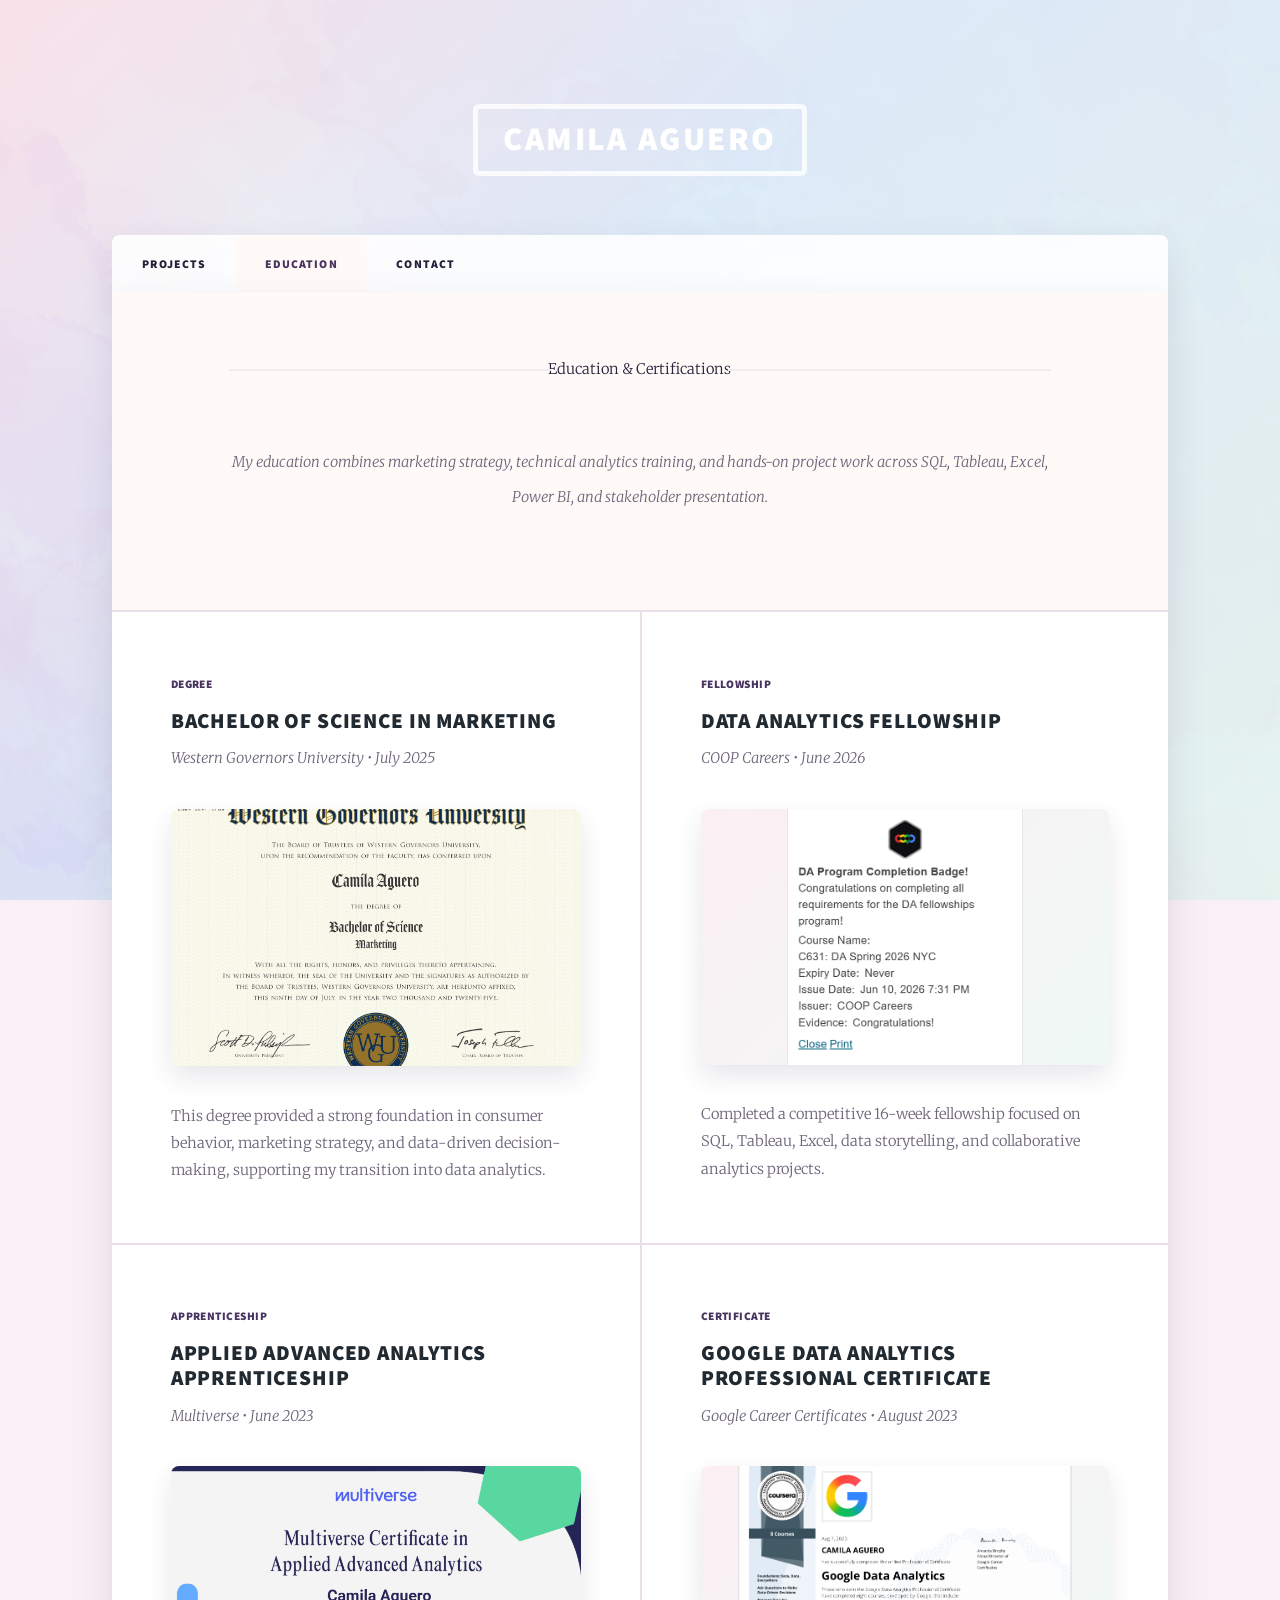
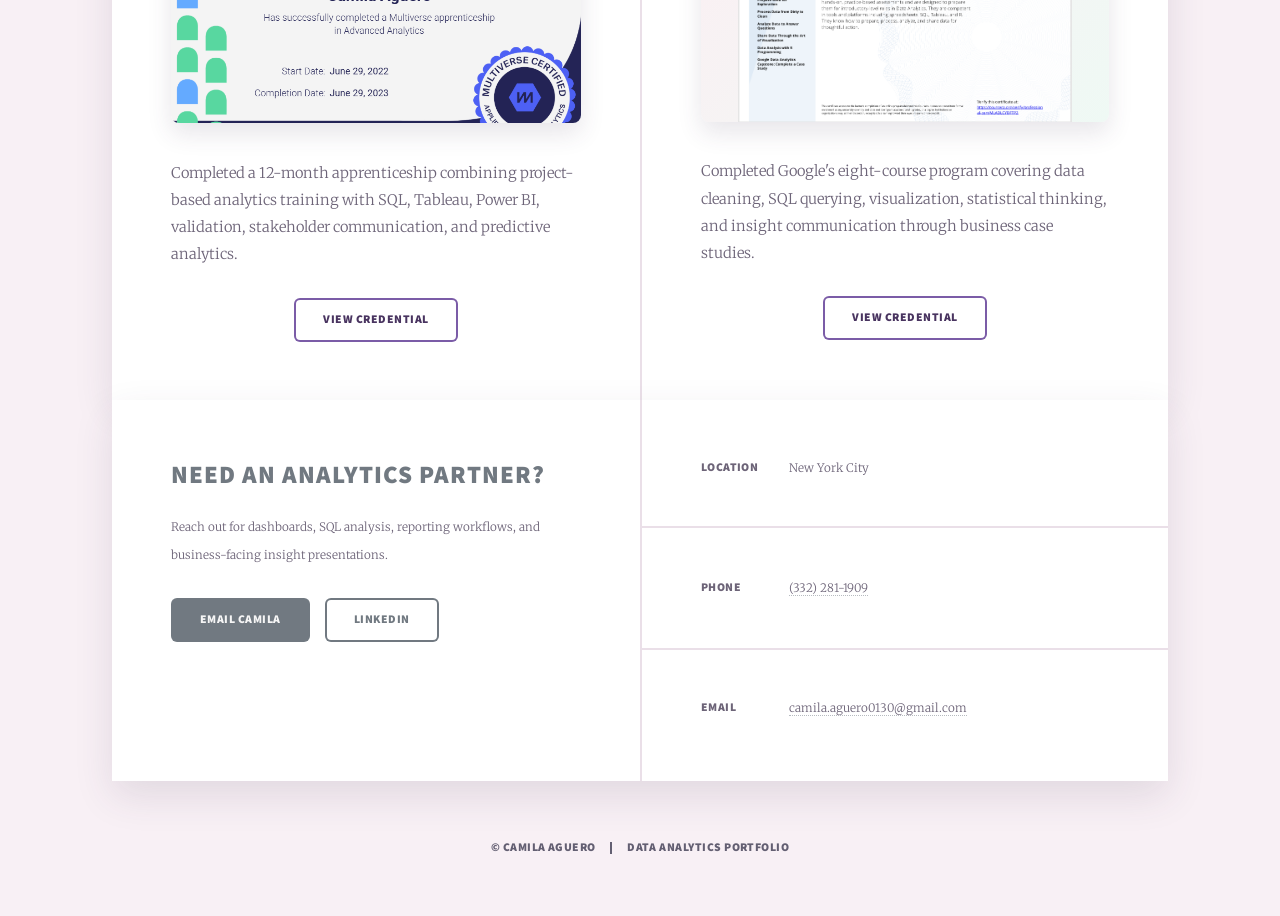
==== commit c3609f57: "Update header text for education section" ====
--- a/generic.html
+++ b/generic.html
@@ -28,7 +28,7 @@
 			<section class="brand-section education-intro">
 				<header class="major">
 					<span class="date">Education & Certifications</span>
-					<h1>Training that connects analytics, business, and communication.</h1>
+				
 					<p>My education combines marketing strategy, technical analytics training, and hands-on project work across SQL, Tableau, Excel, Power BI, and stakeholder presentation.</p>
 				</header>
 			</section>
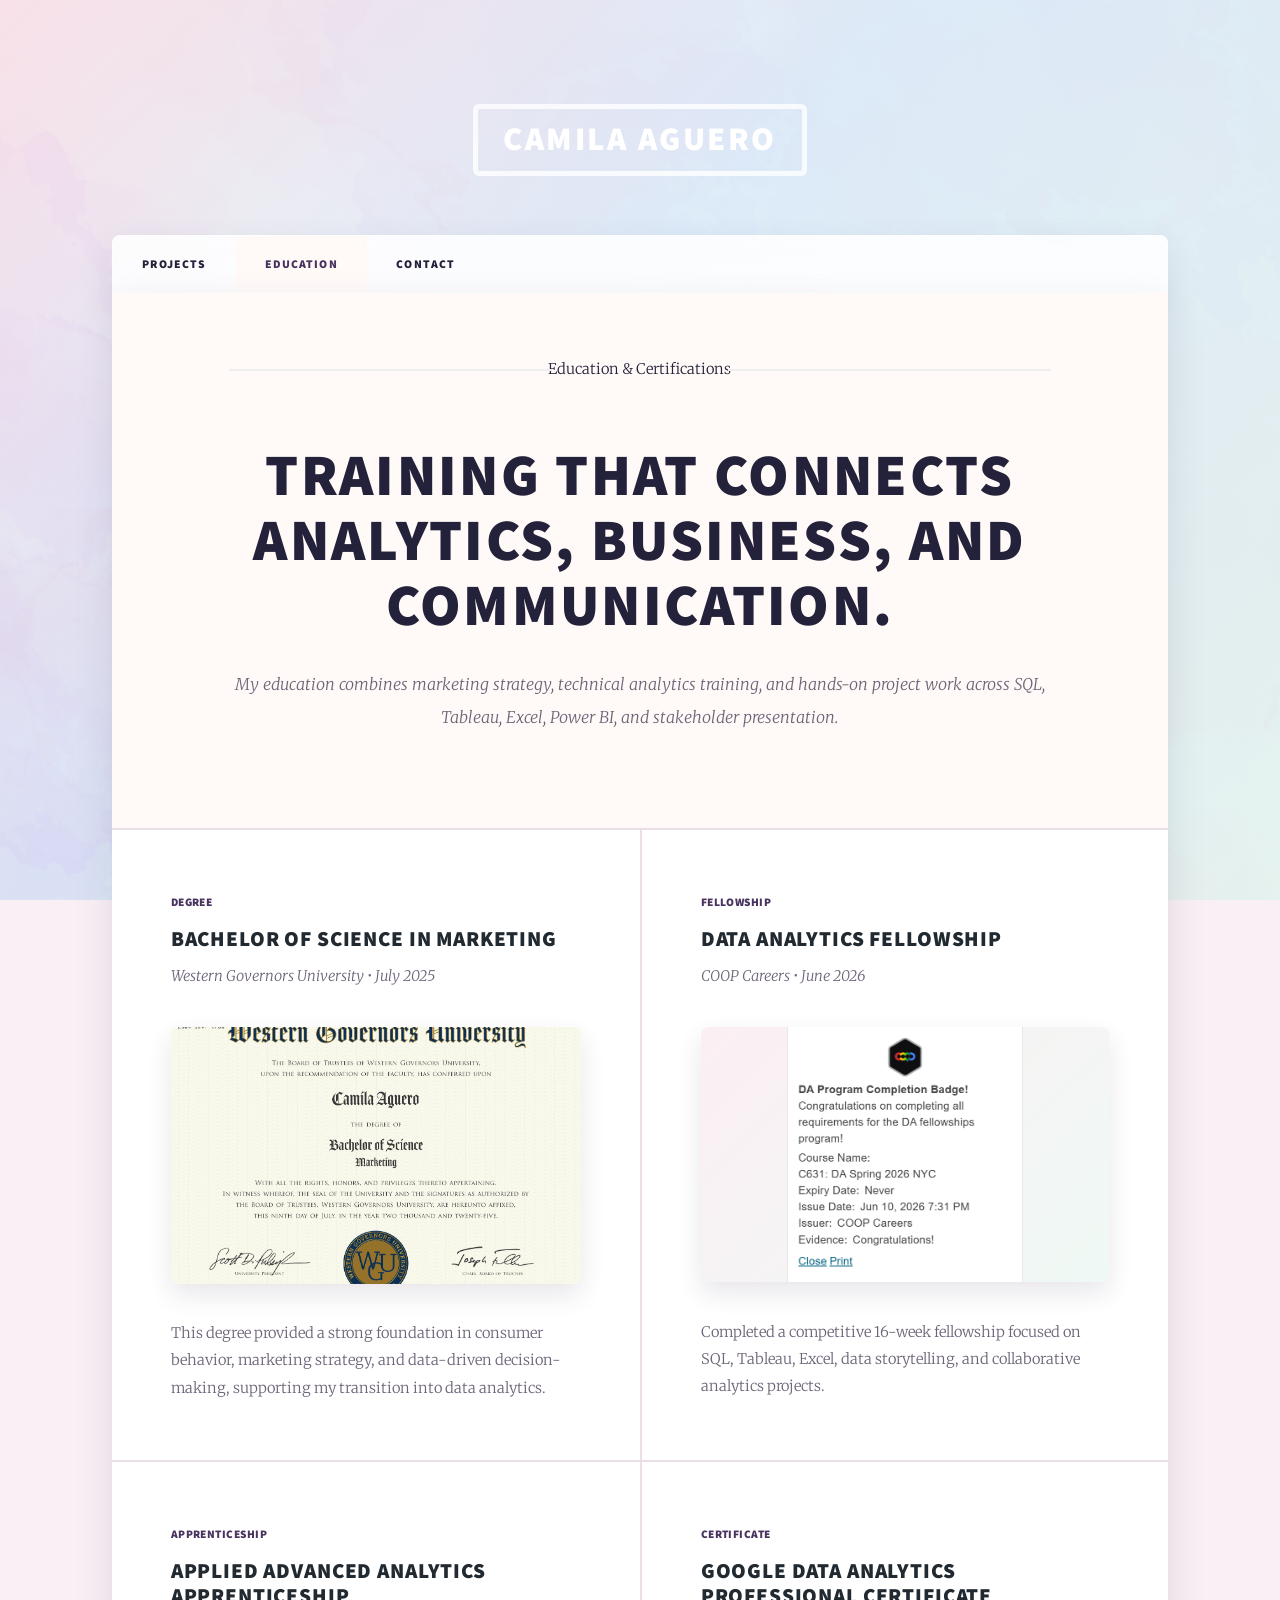
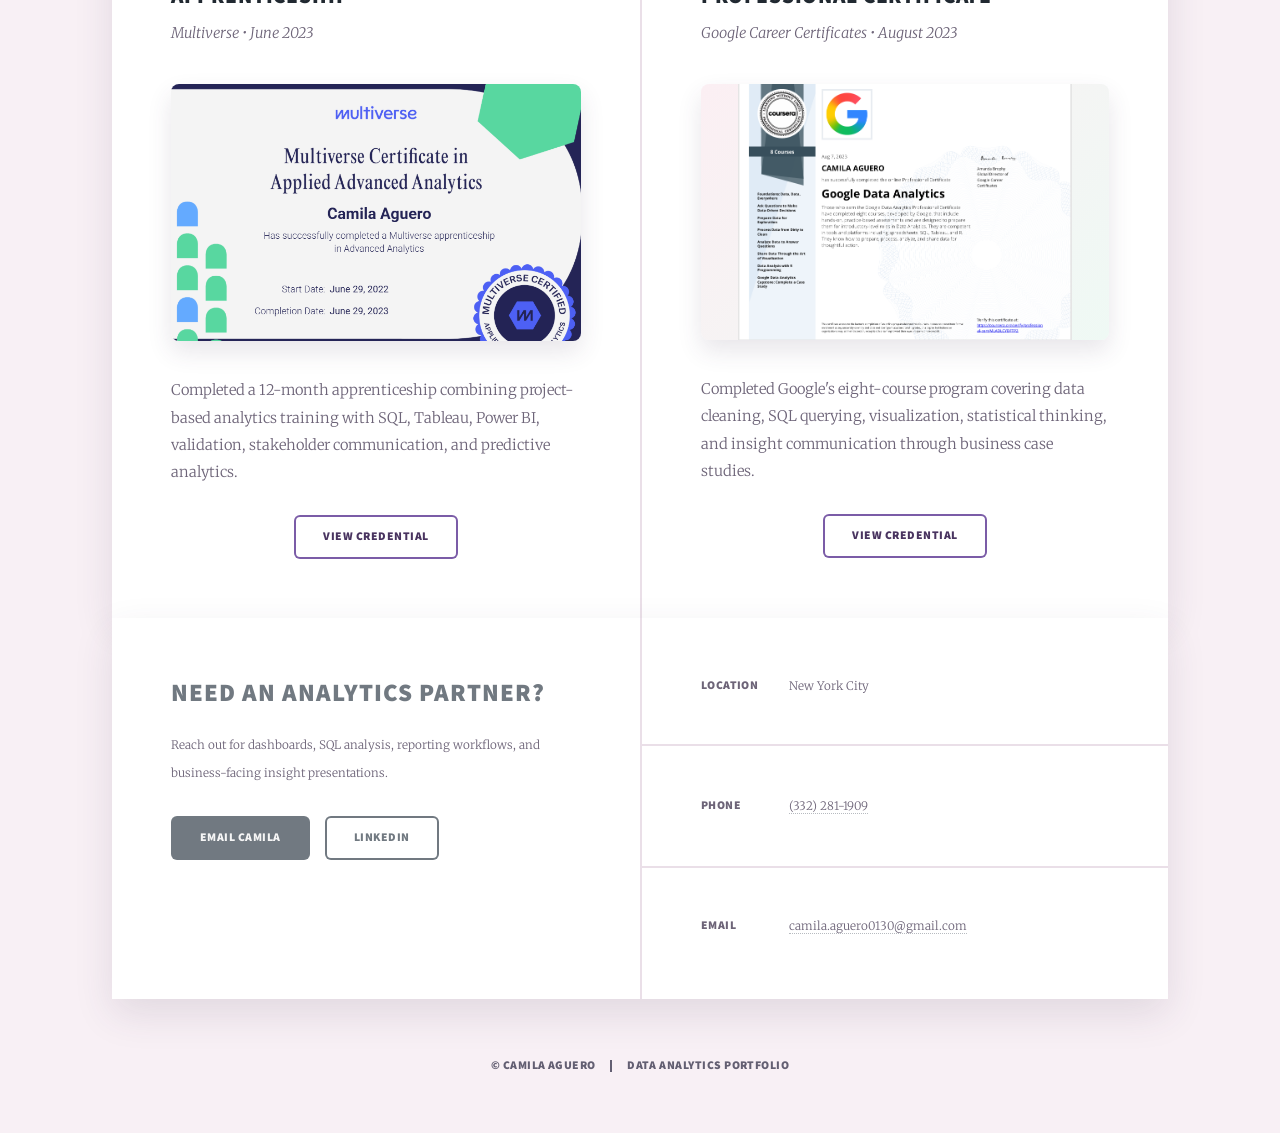
==== commit 2b4ccf9d: "Update analytics portfolio" ====
--- a/generic.html
+++ b/generic.html
@@ -28,7 +28,7 @@
 			<section class="brand-section education-intro">
 				<header class="major">
 					<span class="date">Education & Certifications</span>
-				
+					<h1>Training that connects analytics, business, and communication.</h1>
 					<p>My education combines marketing strategy, technical analytics training, and hands-on project work across SQL, Tableau, Excel, Power BI, and stakeholder presentation.</p>
 				</header>
 			</section>
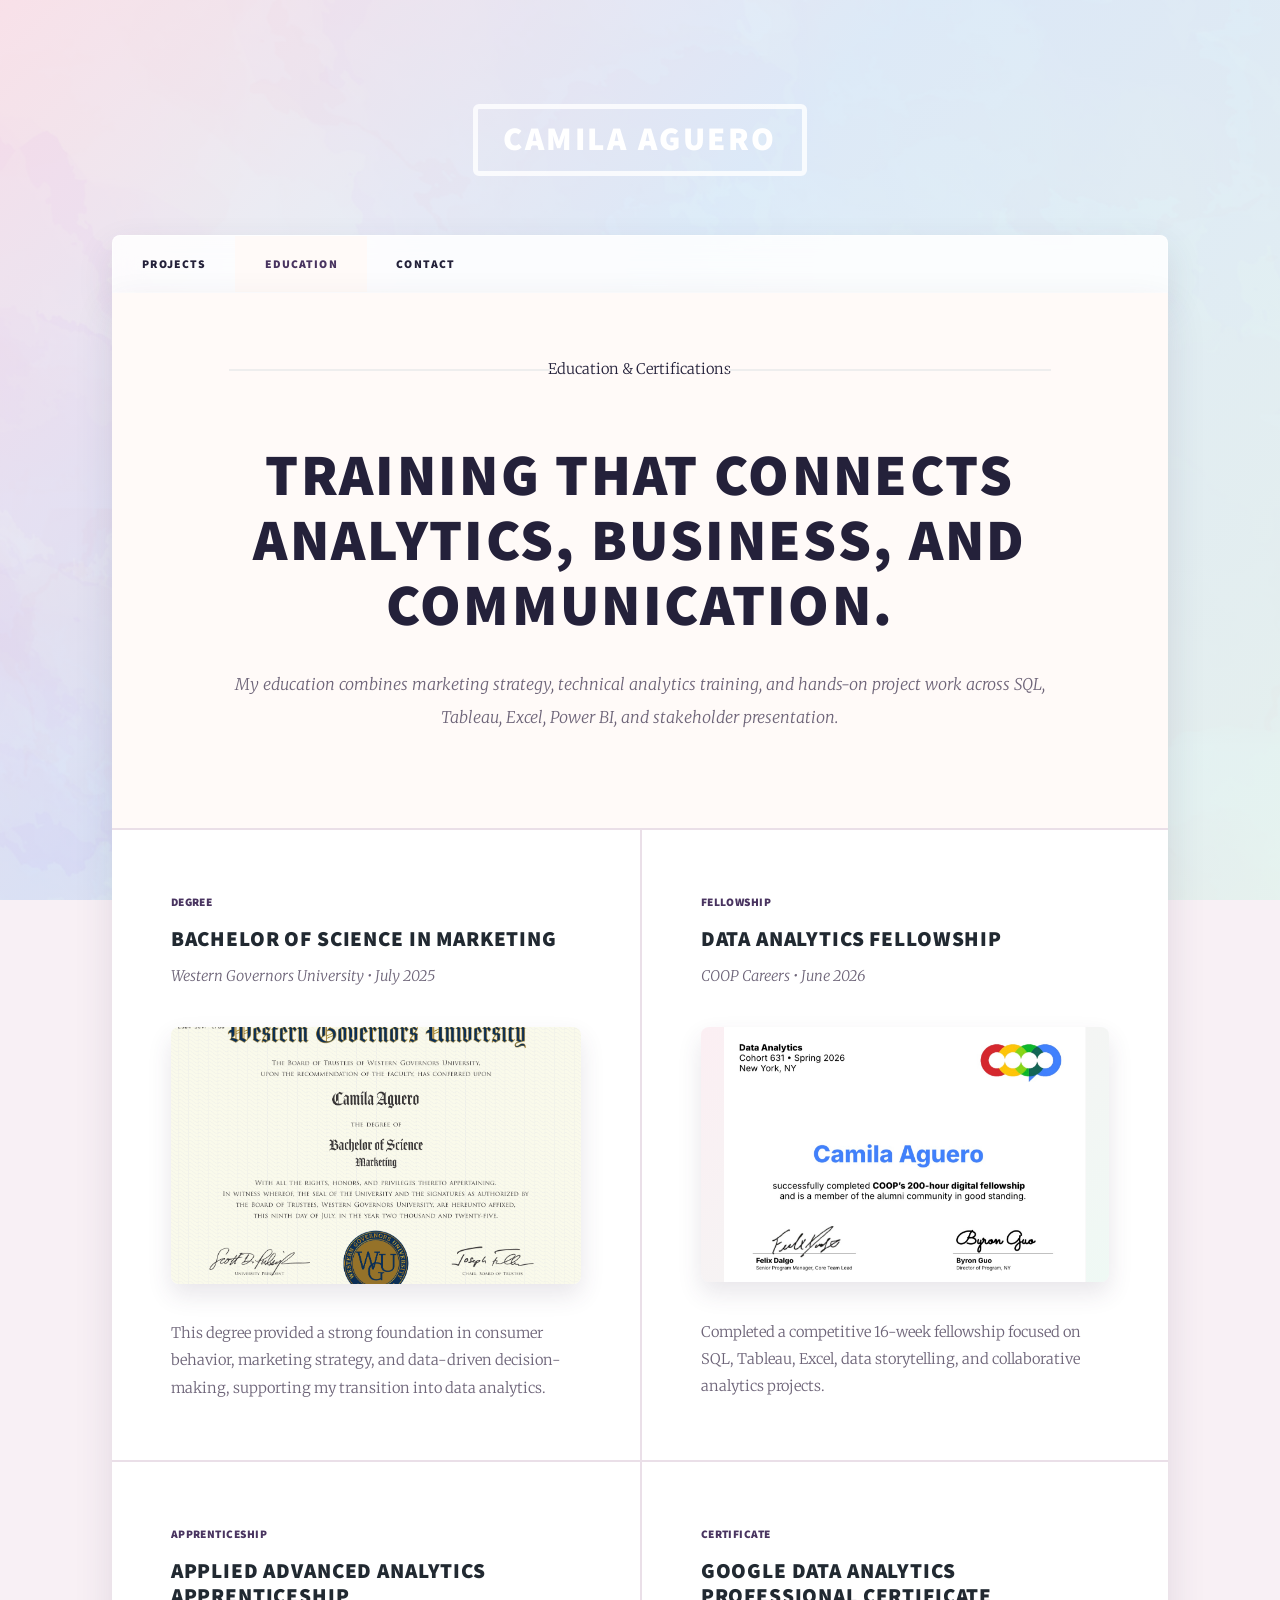
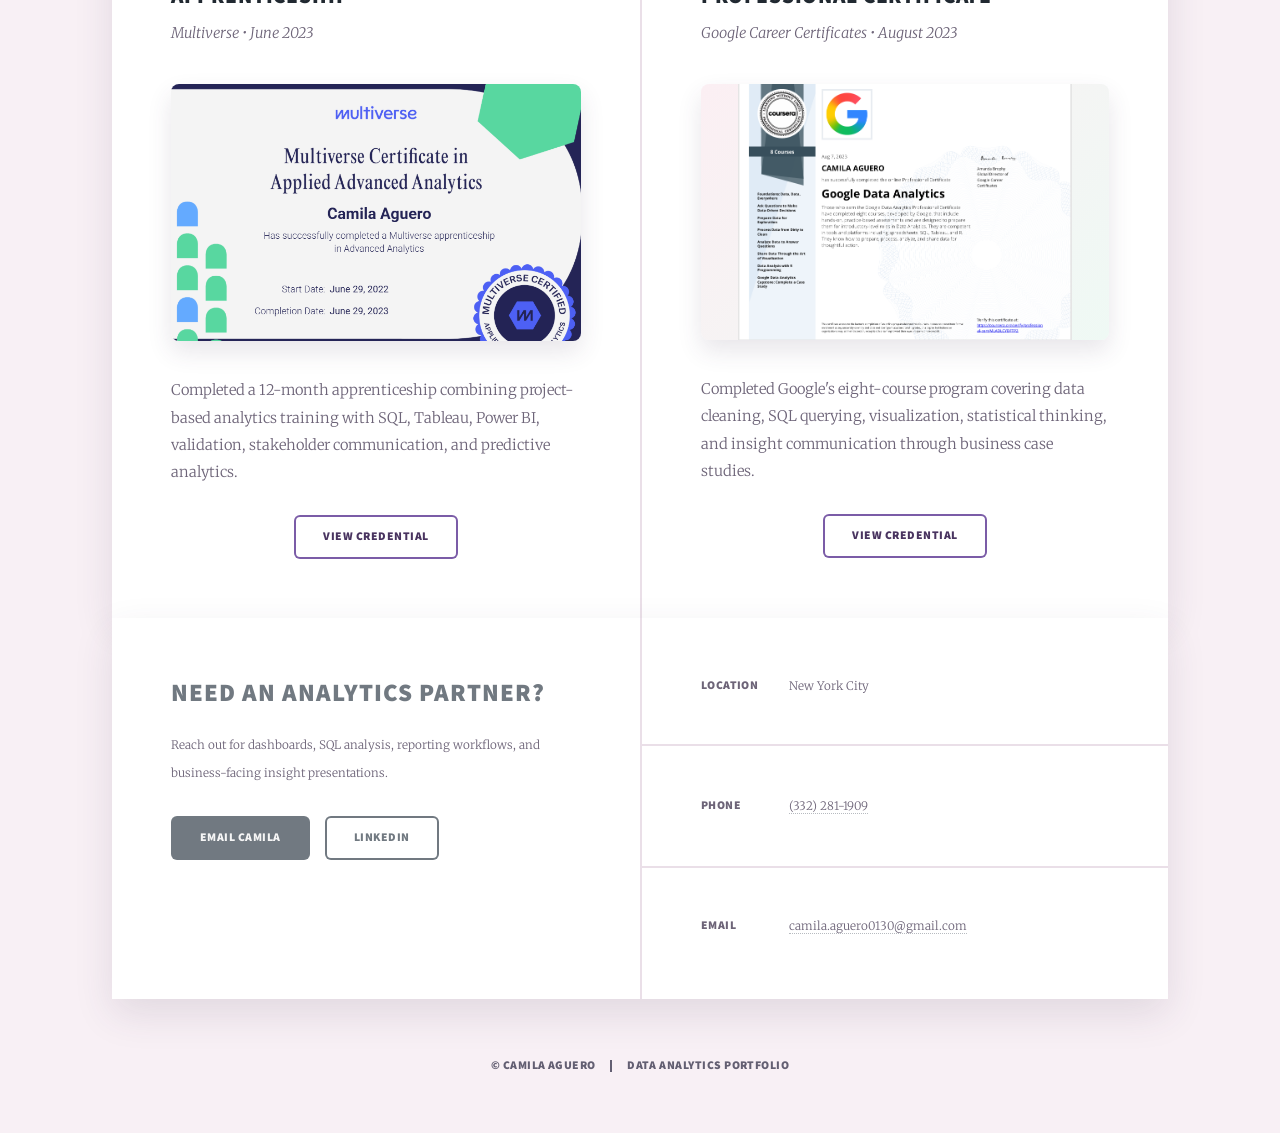
==== commit d5844a14: "commit" ====
--- a/generic.html
+++ b/generic.html
@@ -49,7 +49,7 @@
 						<h2>Data Analytics Fellowship</h2>
 						<p>COOP Careers • June 2026</p>
 					</header>
-					<a class="image fit full-image"><img src="images/Screenshot 2026-06-11 092048.png" alt="COOP Careers data analytics fellowship credential preview" /></a>
+					<a class="image fit full-image"><img src="images/coop-data-analytics-fellowship.jpeg" alt="COOP Careers data analytics fellowship credential preview" /></a>
 					<p>Completed a competitive 16-week fellowship focused on SQL, Tableau, Excel, data storytelling, and collaborative analytics projects.</p>
 				</article>
 				<article>
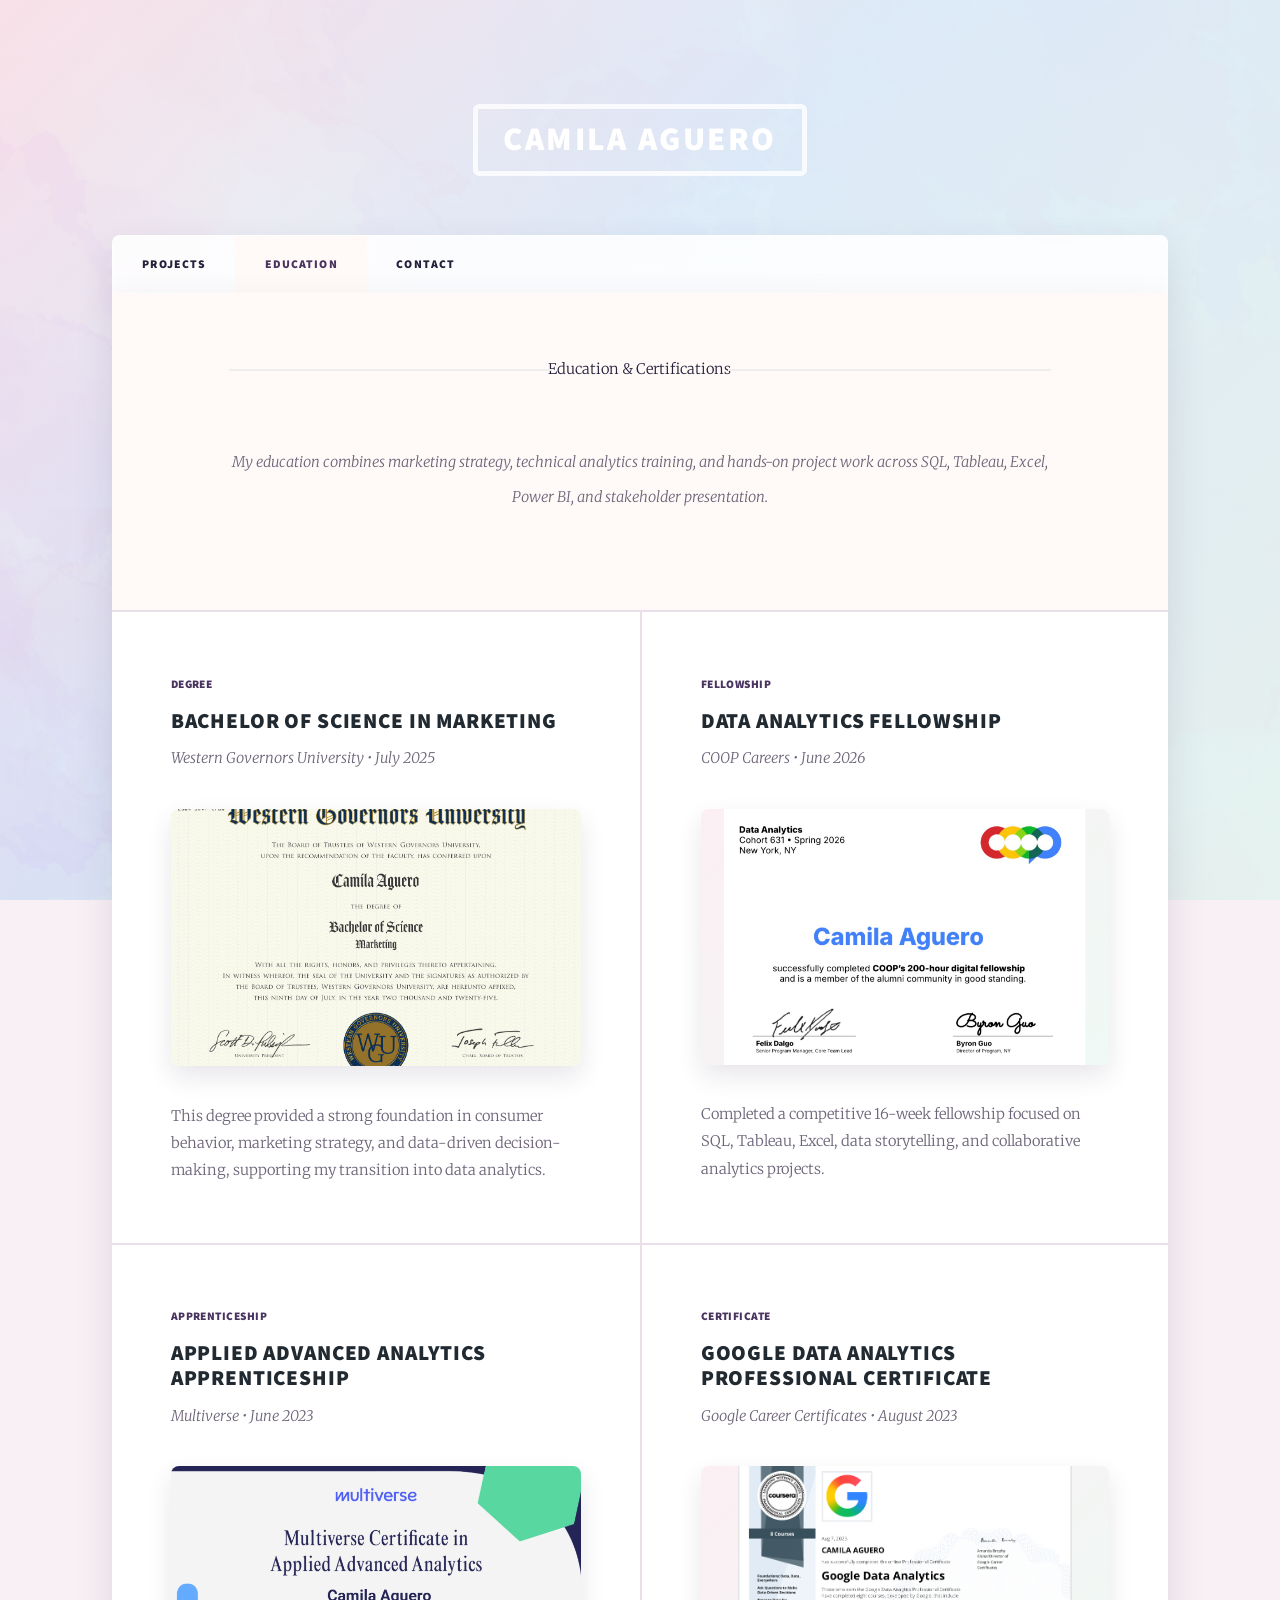
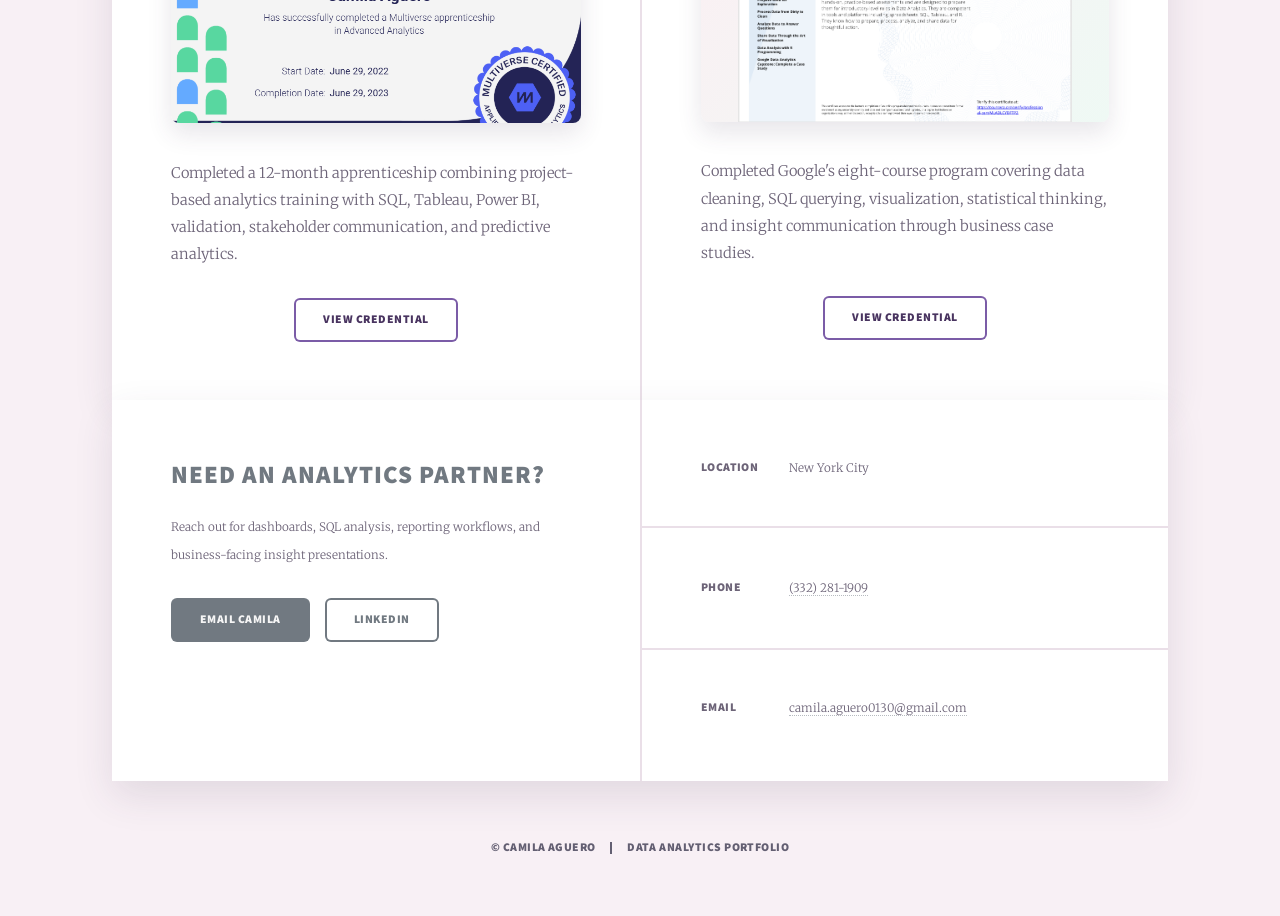
==== commit 798517b7: "Update generic.html" ====
--- a/generic.html
+++ b/generic.html
@@ -28,7 +28,6 @@
 			<section class="brand-section education-intro">
 				<header class="major">
 					<span class="date">Education & Certifications</span>
-					<h1>Training that connects analytics, business, and communication.</h1>
 					<p>My education combines marketing strategy, technical analytics training, and hands-on project work across SQL, Tableau, Excel, Power BI, and stakeholder presentation.</p>
 				</header>
 			</section>
